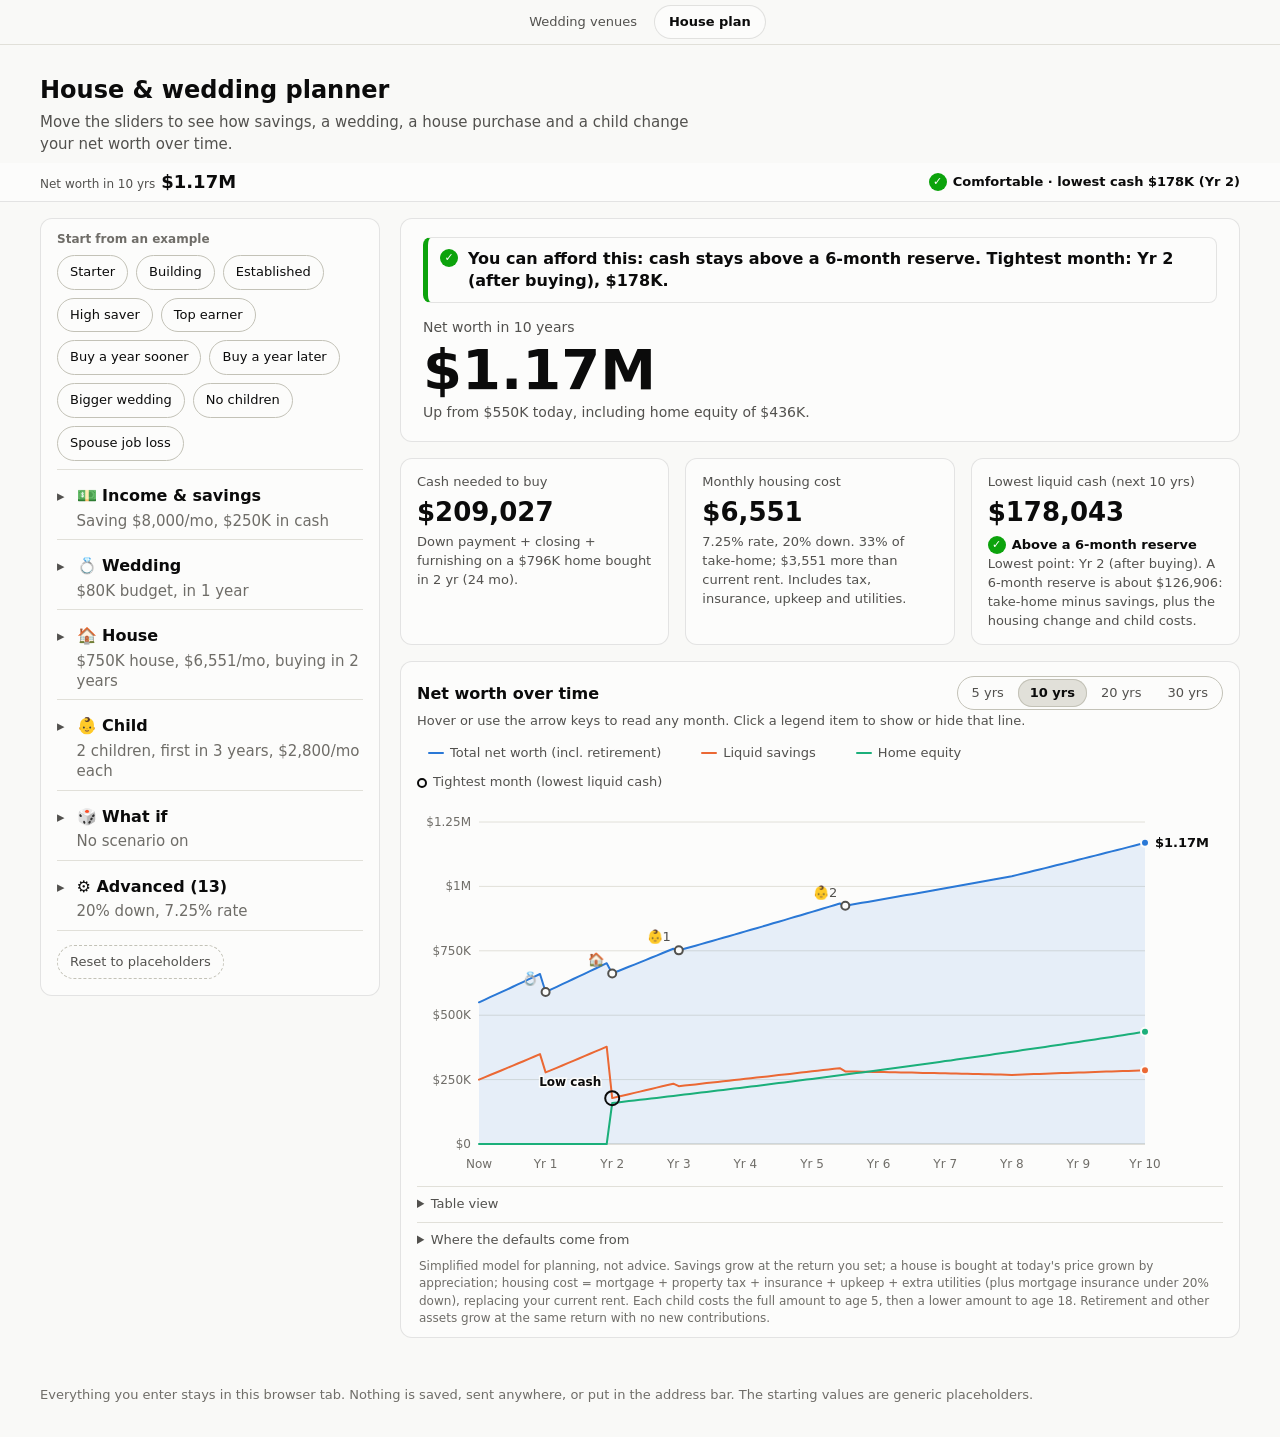
==== house-plan/index.html @ 7e8d17bf "House planner: emoji markers for wedding, house, children and section headings Co-Authored-By: Claud" ====
<!doctype html>
<html lang="en">
<head>
<meta charset="utf-8">
<meta name="viewport" content="width=device-width, initial-scale=1">
<meta name="robots" content="noindex, nofollow">
<title>House &amp; wedding planner</title>
<style>
  /* Colors follow the dataviz reference palette; swap the custom properties to rebrand. */
  :root { color-scheme: light dark; }
  html { scroll-padding-top: 76px; }
  body.viz-root {
    --page:           #f9f9f7;
    --surface-1:      #fcfcfb;
    --text-primary:   #0b0b0b;
    --text-secondary: #52514e;
    --text-muted:     #6f6d68;
    --grid:           #e1e0d9;
    --axis:           #c3c2b7;
    --border:         rgba(11,11,11,0.10);
    --series-1:       #2a78d6;   /* total net worth */
    --series-2:       #eb6834;   /* liquid savings  */
    --series-3:       #1baf7a;   /* home equity     */
    --good:           #0ca30c;
    --warning:        #fab219;
    --critical:       #d03b3b;
    margin: 0; background: var(--page); color: var(--text-primary);
    font: 15px/1.45 system-ui, -apple-system, "Segoe UI", sans-serif;
  }
  @media (prefers-color-scheme: dark) {
    body.viz-root {
      --page:           #0d0d0d;
      --surface-1:      #1a1a19;
      --text-primary:   #f0efec;
      --text-secondary: #c3c2b7;
      --text-muted:     #a09e97;
      --grid:           #2c2c2a;
      --axis:           #383835;
      --border:         rgba(255,255,255,0.10);
      --series-1:       #3987e5;
      --series-2:       #d95926;
      --series-3:       #199e70;
    }
  }
  * { box-sizing: border-box; }
  header { max-width: 1240px; margin: 0 auto; padding: 28px 20px 8px; }
  h1 { margin: 0 0 4px; font-size: 24px; font-weight: 650; }
  .sub { margin: 0; color: var(--text-secondary); max-width: 70ch; }
  footer { max-width: 1240px; margin: 0 auto; padding: 0 20px 32px; }
  .privacy { margin: 0; font-size: 13px; color: var(--text-muted); }
  .layout { max-width: 1240px; margin: 0 auto; padding: 16px 20px 48px;
            display: grid; grid-template-columns: 340px minmax(0,1fr); gap: 20px; align-items: start; }
  @media (max-width: 900px) {
    .layout { grid-template-columns: minmax(0,1fr); padding: 12px 14px 40px; }
    .layout .results { display: contents; }
    .layout .hero { order: 1; } .layout .controls { order: 2; } .layout .tiles { order: 3; } .layout .chartcard { order: 4; }
    html { scroll-padding-top: 96px; }
    .stickybar { height: 0; border: 0; padding: 0; background: none; }
    .stickybar .sbin { display: none; position: absolute; top: 0; left: 0; right: 0; background: var(--surface-1); border-bottom: 1px solid var(--border); box-shadow: 0 2px 8px rgba(0,0,0,0.08); }
    .stickybar .sbin.show { display: flex; }
    header { padding: 18px 14px 6px; }
  }

  .stickybar { position: sticky; top: 0; z-index: 10; background: var(--surface-1); border-bottom: 1px solid var(--border); }
  .sbin { display: flex; justify-content: space-between; align-items: center; gap: 2px 12px; flex-wrap: wrap; padding: 6px 20px; max-width: 1240px; margin: 0 auto; }
  .stickybar .sl { font-size: 12px; color: var(--text-secondary); margin-right: 6px; }
  .stickybar strong { font-size: 18px; font-weight: 650; }
  .stickybar .sbd { font-size: 12px; color: var(--text-secondary); margin-left: 8px; }
  .stickybar .status { margin: 0; }
  @media (max-width: 900px) { .stickybar .sbin { padding: 6px 14px; } }

  .card { background: var(--surface-1); border: 1px solid var(--border); border-radius: 12px; min-width: 0; }
  .controls { padding: 12px 16px 12px; min-width: 0; }
  .chips { display: flex; flex-wrap: wrap; gap: 8px; margin: 0 0 8px; }
  .chip { padding: 7px 12px; min-height: 34px; border-radius: 999px; border: 1px solid var(--axis); background: transparent;
          color: var(--text-primary); cursor: pointer; font: inherit; font-size: 13px; }
  .chip:hover { background: var(--grid); }
  .chip:focus-visible, .linkbtn:focus-visible, .num input:focus-visible, summary:focus-visible { outline: 2px solid var(--series-1); outline-offset: 2px; }
  .chip[aria-pressed=true] { background: var(--grid); border-color: var(--text-secondary); font-weight: 600; }
  .resetrow { border-top: 1px solid var(--grid); padding: 14px 0 4px; display: flex; flex-wrap: wrap; gap: 8px 12px; align-items: center; }
  .plabel { font-size: 12px; font-weight: 600; color: var(--text-muted); margin: 0 0 6px; }
  .chip.reset { border-style: dashed; color: var(--text-secondary); }
  .chip.reset.armed { border-style: solid; border-color: var(--critical); color: var(--text-primary); }
  .resetmsg { font-size: 13px; color: var(--text-secondary); display: inline-flex; gap: 8px; align-items: center; }
  .linkbtn { background: none; border: 0; padding: 4px; font: inherit; font-size: 13px; font-weight: 600; color: var(--series-1); text-decoration: underline; cursor: pointer; }
  .pre { display: inline-block; flex: none; width: 0.9em; text-align: right; }
  .suf { display: inline-block; flex: none; width: 1.9em; }
  .row .fmtamt { grid-column: 2; text-align: right; font-size: 12px; color: var(--text-secondary); font-variant-numeric: tabular-nums; margin: 1px 1.9em 0 0; }
  details.group { border-top: 1px solid var(--grid); padding: 10px 0 4px; }
  details.group > summary { cursor: pointer; padding: 4px 0 8px; display: flex; align-items: baseline; flex-wrap: wrap; gap: 2px 6px; list-style: none; }
  details.group > summary::-webkit-details-marker { display: none; }
  details.group > summary::before { content: '\25B8'; display: inline-block; width: .9em; font-size: 15px; color: var(--text-secondary); transition: transform .15s; }
  details.group[open] > summary::before { transform: rotate(90deg); }
  details.group > summary .gname { font-weight: 650; font-size: 16px; }
  /* key facts sit on their own line under the title in soft grey, hidden once the section is open */
  details.group > summary .gkey { flex-basis: 100%; margin: 1px 0 0 calc(.9em + 6px); text-align: left; font-size: 15px; font-weight: 500; line-height: 1.35; color: var(--text-muted); }
  details.group[open] > summary .gkey { display: none; }
  details.group:not([open]) { padding-bottom: 0; }
  @media (prefers-reduced-motion: reduce) { details.group > summary::before { transition: none; } }
  .row { display: grid; grid-template-columns: minmax(0,1fr) auto; gap: 0 8px; margin: 0 0 14px; align-items: center; }
  .row label { color: var(--text-secondary); font-size: 13px; overflow-wrap: anywhere; }
  .num { display: inline-flex; align-items: center; gap: 3px; font-size: 13px; color: var(--text-secondary); }
  .num input { width: 7.6em; max-width: 100%; padding: 4px 6px; font: inherit; font-weight: 600; text-align: right;
               color: var(--text-primary); background: transparent; border: 1px solid var(--axis); border-radius: 6px; }
  .row input[type=range] { grid-column: 1 / -1; width: 100%; margin: 6px 0 0; accent-color: var(--series-1); }
  .row .hint { grid-column: 1 / -1; font-size: 12px; color: var(--text-muted); margin-top: 2px; overflow-wrap: anywhere; }

  .results { display: grid; gap: 16px; min-width: 0; }
  .hero { padding: 18px 22px; }
  .verdict { display: flex; gap: 10px; align-items: flex-start; padding: 10px 12px; margin: 0 0 14px; border-radius: 8px;
             border: 1px solid var(--border); border-left: 5px solid var(--good); font-size: 16px; font-weight: 600; line-height: 1.35; }
  .verdict.warn { border-left-color: var(--warning); }
  .verdict.bad  { border-left-color: var(--critical); }
  .verdict .icon { margin-top: 1px; flex: none; }
  .hero .label { color: var(--text-secondary); font-size: 14px; }
  .hero .value { font-size: 56px; font-weight: 650; line-height: 1.1; margin: 2px 0; }
  .hero .note { color: var(--text-secondary); font-size: 14px; }
  .delta { font-size: 12px; color: var(--text-secondary); min-height: 0; }
  .delta:empty { display: none; }
  .tiles { display: grid; grid-template-columns: repeat(3, minmax(0,1fr)); gap: 16px; }
  @media (max-width: 700px) { .tiles { grid-template-columns: minmax(0,1fr); } .hero .value { font-size: 44px; } .hero { padding: 16px; } }
  .tile { padding: 14px 16px; }
  .tile .label { color: var(--text-secondary); font-size: 13px; }
  .tile .value { font-size: 26px; font-weight: 650; margin: 2px 0; }
  .tile .note { color: var(--text-secondary); font-size: 13px; }
  .status { display: inline-flex; gap: 6px; align-items: center; font-size: 13px; font-weight: 600; margin-top: 2px; }
  .icon { display: inline-grid; place-items: center; width: 18px; height: 18px; border-radius: 50%;
          font-size: 11px; font-weight: 800; color: #fff; }
  .good .icon { background: var(--good); }
  .warn .icon { background: var(--warning); color: #0b0b0b; }
  .bad  .icon { background: var(--critical); }

  .chartcard { padding: 14px 16px 10px; }
  .chartcard h2 { margin: 0; font-size: 16px; font-weight: 650; }
  .charthead { display: flex; align-items: center; justify-content: space-between; flex-wrap: wrap; gap: 6px 12px; }
  .seg { display: inline-flex; gap: 2px; padding: 2px; border: 1px solid var(--axis); border-radius: 999px; }
  .seg button { min-height: 28px; padding: 0 12px; border: 0; border-radius: 999px; background: transparent; color: var(--text-secondary); font: inherit; font-size: 13px; font-weight: 500; cursor: pointer; }
  .seg button:hover { background: var(--grid); }
  .seg button[aria-pressed="true"] { background: var(--grid); color: var(--text-primary); font-weight: 700; box-shadow: inset 0 0 0 1px var(--axis); }
  .seg button:focus-visible { outline: 2px solid var(--series-1); outline-offset: 2px; }
  .chartcard .desc { margin: 2px 0 8px; color: var(--text-secondary); font-size: 13px; }
  .legend { display: flex; flex-wrap: wrap; gap: 6px 18px; margin: 0 0 6px; padding: 0; list-style: none; font-size: 13px; color: var(--text-secondary); }
  .legend li { display: inline-flex; align-items: center; gap: 6px; }
  .legend li.dim { opacity: .4; }
  .legbtn { display: inline-flex; align-items: center; gap: 6px; min-height: 28px; padding: 0 10px; border: 1px solid transparent; border-radius: 999px; background: transparent; color: inherit; font: inherit; cursor: pointer; }
  .legbtn:hover { background: var(--grid); }
  .legbtn:focus-visible { outline: 2px solid var(--series-1); outline-offset: 2px; }
  .legbtn[aria-pressed="false"] { color: var(--text-muted); text-decoration: line-through; }
  .legbtn[aria-pressed="false"] .key { opacity: .35; }
  .key { display: inline-block; width: 16px; height: 0; border-top: 2px solid; border-radius: 2px; }
  .chart { position: relative; }
  svg { display: block; width: 100%; height: auto; overflow: visible; }
  svg text { font: 12px system-ui, -apple-system, "Segoe UI", sans-serif; fill: var(--text-muted); }
  @media (max-width: 600px) { svg text { font-size: 13px; } svg .endlabel { font-size: 14px; } .chartcard { padding: 12px 10px 8px; } }
  .ring { display: inline-block; width: 10px; height: 10px; border-radius: 50%; border: 2px solid var(--text-primary); }
  .tablewrap { overflow-x: auto; }
  svg .evt { fill: var(--text-secondary); font-size: 13px; font-weight: 500; stroke: var(--surface-1); stroke-width: 3px; paint-order: stroke; }
  svg .tight { fill: var(--text-primary); font-weight: 650; stroke: var(--surface-1); stroke-width: 3px; paint-order: stroke; }
  svg .endlabel { fill: var(--text-primary); font-weight: 650; font-size: 13px; }
  svg:focus-visible { outline: 2px solid var(--series-1); outline-offset: 4px; border-radius: 4px; }
  .tooltip { position: absolute; top: 6px; pointer-events: none; min-width: 190px; padding: 8px 10px;
             background: var(--surface-1); border: 1px solid var(--axis); border-radius: 8px;
             box-shadow: 0 4px 14px rgba(0,0,0,0.12); font-size: 13px; display: none; z-index: 2; }
  .tooltip .when { color: var(--text-secondary); margin-bottom: 4px; }
  .tooltip .trow { display: grid; grid-template-columns: 16px auto 1fr; gap: 6px; align-items: center; padding: 1px 0; }
  .tooltip .trow strong { font-weight: 650; color: var(--text-primary); }
  .tooltip .trow span.n { color: var(--text-secondary); text-align: right; }
  details.tableview { margin-top: 8px; border-top: 1px solid var(--grid); padding-top: 8px; }
  details.tableview summary { cursor: pointer; font-size: 13px; color: var(--text-secondary); }
  .row.tg .num { display: none; }
  .row.tg .fmtamt { grid-column: 2; grid-row: 1; margin: 0; font-size: 13px; font-weight: 700; color: var(--text-primary); }
  .spend { font-size: 12px; color: var(--text-secondary); margin: -4px 0 12px; }
  .srcs { margin: 8px 0 4px; padding-left: 18px; font-size: 13px; color: var(--text-secondary); }
  .srcs li { margin: 0 0 6px; }
  .srcs a { color: var(--series-1); }
  table { border-collapse: collapse; width: 100%; min-width: 440px; font-size: 13px; margin-top: 8px; }
  th, td { text-align: right; padding: 4px 8px; border-bottom: 1px solid var(--grid); font-variant-numeric: tabular-nums; }
  th:first-child, td:first-child { text-align: left; }
  th { color: var(--text-secondary); font-weight: 600; }
  .fine { font-size: 12px; color: var(--text-muted); margin: 8px 2px 0; }
  .sitenav { display: flex; justify-content: center; gap: 4px; padding: 6px 12px; background: var(--page); border-bottom: 1px solid var(--grid); font-size: 13px; }
  .sitenav a { min-height: 32px; display: inline-flex; align-items: center; padding: 0 14px; border-radius: 999px; color: var(--text-secondary); text-decoration: none; font-weight: 500; }
  .sitenav a:hover { background: var(--grid); }
  .sitenav a[aria-current="page"] { background: var(--surface-1); color: var(--text-primary); font-weight: 700; box-shadow: 0 0 0 1px var(--border); }
</style>
</head>
<body class="viz-root">
<nav class="sitenav" aria-label="Planner sections">
  <a href="../">Wedding venues</a>
  <a href="./" aria-current="page">House plan</a>
</nav>
<header>
  <h1>House &amp; wedding planner</h1>
  <p class="sub">Move the sliders to see how savings, a wedding, a house purchase and a child change your net worth over time.</p>
</header>

<div class="stickybar" id="sticky" aria-label="Summary">
  <div class="sbin" id="sbin">
    <div><span class="sl" id="sb-label">Net worth in 10 yrs</span><strong id="sb-value">–</strong><span class="sbd" id="sb-delta"></span></div>
    <div class="status" id="sb-status"></div>
  </div>
</div>

<div class="layout">
  <aside class="card controls" id="controls" aria-label="Assumptions"></aside>

  <section class="results">
    <div class="card hero">
      <div class="verdict" id="verdict" role="status"></div>
      <div class="label" id="hero-label">Net worth in 10 years</div>
      <div class="value" id="hero-value">–</div>
      <div class="delta" id="d-hero"></div>
      <div class="note" id="hero-note"></div>
    </div>

    <div class="tiles">
      <div class="card tile">
        <div class="label">Cash needed to buy</div>
        <div class="value" id="t-cash">–</div>
        <div class="delta" id="d-cash"></div>
        <div class="note" id="t-cash-note"></div>
      </div>
      <div class="card tile">
        <div class="label">Monthly housing cost</div>
        <div class="value" id="t-month">–</div>
        <div class="delta" id="d-month"></div>
        <div class="note" id="t-month-note"></div>
      </div>
      <div class="card tile">
        <div class="label" id="t-low-label">Lowest liquid cash (next 10 yrs)</div>
        <div class="value" id="t-low">–</div>
        <div class="delta" id="d-low"></div>
        <div class="status" id="t-status"></div>
        <div class="note" id="t-low-note"></div>
      </div>
    </div>

    <div class="card chartcard">
      <div class="charthead">
        <h2>Net worth over time</h2>
        <div class="seg" id="hz" role="group" aria-label="Time horizon"></div>
      </div>
      <p class="desc">Hover or use the arrow keys to read any month. Click a legend item to show or hide that line.</p>
      <ul class="legend" id="legend"></ul>
      <div class="chart" id="chart">
        <svg id="svg" viewBox="0 0 820 380" role="img" tabindex="0" aria-label="Net worth chart"></svg>
        <div class="tooltip" id="tip" role="status"></div>
      </div>
      <details class="tableview">
        <summary>Table view</summary>
        <div class="tablewrap"><table id="table"></table></div>
      </details>
      <details class="tableview">
        <summary>Where the defaults come from</summary>
        <ul class="srcs">
          <li><b>Mortgage rate 7.25%:</b> the 30-year average was 7.28% on Nov 19, 2026 (<a href="https://www.freddiemac.com/pmms" target="_blank" rel="noopener noreferrer">Freddie Mac</a>).</li>
          <li><b>Child, first 5 years, $2,800/mo:</b> Boston-area infant care runs about $2,000 to $2,800 a month (<a href="https://daycarecalc.com/city-costs/boston-ma" target="_blank" rel="noopener noreferrer">DaycareCalc</a>, <a href="https://blog.wonderschool.com/family-resources/how-much-does-daycare-cost-in-massachusetts-in-2026" target="_blank" rel="noopener noreferrer">Wonderschool</a>). LendingTree puts all-in costs for a small child in Massachusetts near $34,000 a year, mostly day care (<a href="https://www.lendingtree.com/debt-consolidation/raising-a-child-study/" target="_blank" rel="noopener noreferrer">LendingTree</a>), which leaves roughly $600 a month for everything else.</li>
          <li><b>Closing costs 2.5%:</b> Massachusetts estimates range from about 1.3% to 2.4% (<a href="https://www.rocketmortgage.com/learn/closing-costs-massachusetts" target="_blank" rel="noopener noreferrer">Rocket Mortgage</a>, <a href="https://www.bankrate.com/real-estate/closing-costs-in-massachusetts" target="_blank" rel="noopener noreferrer">Bankrate</a>).</li>
          <li><b>Insurance $400/mo:</b> state averages are only about $1,600 to $2,100 a year for $250K to $400K of cover, but a $1M-dwelling policy was quoted near $480 a month (<a href="https://www.moneygeek.com/insurance/homeowners/average-cost-home-insurance-massachusetts" target="_blank" rel="noopener noreferrer">MoneyGeek</a>).</li>
          <li><b>Paid leave:</b> Massachusetts pays up to 12 weeks for bonding, capped at $1,230.39 a week in 2026 (<a href="https://www.mass.gov/info-details/paid-family-and-medical-leave-benefits" target="_blank" rel="noopener noreferrer">Mass.gov</a>), so higher earners lose pay unless an employer tops it up.</li>
          <li><b>Our own estimates, not sourced:</b> child costs from age 5 to 18, extra utilities, upkeep, the one-time cost per child, property tax near $12 per $1,000, and 3% yearly home appreciation. Mortgage insurance (0.5% of the loan a year) is added automatically when you put down less than 20%.</li>
        </ul>
      </details>
      <p class="fine">Simplified model for planning, not advice. Savings grow at the return you set; a house is bought at today's price grown by appreciation; housing cost = mortgage + property tax + insurance + upkeep + extra utilities (plus mortgage insurance under 20% down), replacing your current rent. Each child costs the full amount to age 5, then a lower amount to age 18. Retirement and other assets grow at the same return with no new contributions.</p>
    </div>
  </section>
</div>
<footer><p class="privacy">Everything you enter stays in this browser tab. Nothing is saved, sent anywhere, or put in the address bar. The starting values are generic placeholders.</p></footer>

<script>
'use strict';
const INMAX = 120;   // latest month an event (wedding, purchase, child) can be set
const MAXM = 360;    // model length = longest chart horizon (30 years)
let HZ = 120;        // chart / summary horizon in months (5, 10, 20 or 30 years)

/* ---------- inputs (placeholders only; nothing is persisted) ---------- */
/* Essentials first, in the order people think: income, wedding, house, child (time order); assumptions last. */
const CONFIG = [
  { group: 'Income & savings', items: [
    { id: 'liquid', label: 'Liquid savings today',    min: 0,    max: 2000000, step: 10000, value: 250000, kind: 'money', hint: 'Cash and easy-to-sell savings you could use.' },
    { id: 'save',   label: 'Monthly savings',         min: 0,    max: 40000,   step: 500,   value: 8000,   kind: 'money', hint: 'What you set aside each month from take-home pay.' },
    { id: 'take',   label: 'Take-home pay / month',   min: 5000, max: 60000,   step: 500,   value: 20000,  kind: 'money', lo: 1, hint: 'After tax, what lands in your account.' },
  ]},
  { group: 'Wedding', items: [
    { id: 'wed',  label: 'Wedding budget',     min: 0, max: 400000, step: 5000, value: 80000, kind: 'money' },
    { id: 'wedm', label: 'Wedding happens in', min: 0, max: INMAX, step: 1, value: 12, kind: 'months' }
  ]},
  { group: 'House', items: [
    { id: 'price', label: 'House price (today\'s dollars)', min: 400000, max: 3000000, step: 25000, value: 750000, kind: 'money', hint: 'Grows with appreciation until you buy.' },
    { id: 'buym',  label: 'Buy in',  min: 0, max: INMAX, step: 1, value: 24, kind: 'months' },
    { id: 'rent',  label: 'Rent you pay today / month', min: 0, max: 8000, step: 100, value: 3000, kind: 'money', hint: 'Stops when you buy; the new housing cost replaces it.' }
  ]},
  { group: 'Child', items: [
    { id: 'kids',   label: 'Number of children',  min: 0, max: 2, step: 1, value: 2, kind: 'count', hint: 'The second child follows the gap below.' },
    { id: 'childm', label: 'First child arrives in', min: 0, max: INMAX, step: 1, value: 36, kind: 'months' },
    { id: 'gap',    label: 'Second child comes after', min: 6, max: 60, step: 1, value: 30, kind: 'months', help: g => '= ' + (+(g / 12).toFixed(1)) + ' years after the first' },
    { id: 'childc', label: 'Cost / month per child (to age 5)', min: 0, max: 6000, step: 100, value: 2800, kind: 'money', hint: 'Boston-area infant care runs about $2,000 to $2,800 a month, plus roughly $600 for food, diapers, health and clothes.' }
  ]},
  { group: 'What if', items: [
    { id: 'jobon',   label: 'Spouse loses a job', min: 0, max: 1, step: 1, value: 0, kind: 'toggle' },
    { id: 'joblost', label: 'Take-home lost / month', min: 0, max: 30000, step: 500, value: 8000, kind: 'money', hint: 'Pay that stops while the job is gone. Lower it if you would get unemployment or severance.' },
    { id: 'jobm',    label: 'Job loss starts in', min: 0, max: INMAX, step: 1, value: 30, kind: 'months' },
    { id: 'jobdur',  label: 'Lasts', min: 1, max: 60, step: 1, value: 24, kind: 'months', help: d => '= ' + durText(d) + ' without that income' }
  ]},
  { group: 'Advanced assumptions', advanced: true, items: [
    { id: 'down',  label: 'Down payment',          min: 3,  max: 40, step: 1,     value: 20,  kind: 'pct0', hint: 'Share of the price you pay up front.' },
    { id: 'rate',  label: 'Mortgage rate (30-yr)', min: 4, max: 9, step: 0.125, value: 7.25, kind: 'pct3', hint: 'Yearly interest on the loan. The 30-year average was about 7.3% in mid-November 2026.' },
    { id: 'close', label: 'Closing costs',         min: 1,  max: 5,  step: 0.5,   value: 2.5, kind: 'pct', hi: 20, hint: 'Lender, attorney, title and inspection fees, as a share of the price. Massachusetts estimates run about 1.3% to 2.4%.' },
    { id: 'tax',   label: 'Property tax per $1,000', min: 8, max: 20, step: 0.1, value: 12, kind: 'plain1', hint: 'Yearly tax per $1,000 of home value (12 = 1.2% a year).' },
    { id: 'ins',   label: 'Insurance / month',     min: 100, max: 600, step: 25,   value: 400, kind: 'money', hint: 'Homeowner\'s insurance, per month. Pricey homes cost far more than state averages, and rates jumped in 2026.' },
    { id: 'maint', label: 'Upkeep / yr (share of value)', min: 0.5, max: 3, step: 0.25, value: 1, kind: 'pct', hint: 'Repairs and maintenance. Rules of thumb run 1% to 2% of the home\'s value a year.' },
    { id: 'util',  label: 'Extra utilities vs renting / mo', min: 0, max: 1500, step: 25, value: 350, kind: 'money', hint: 'Heat, electric, water, sewer and snow removal beyond what you pay as a renter. Our estimate.' },
    { id: 'appr',  label: 'Home appreciation / yr', min: 0, max: 6, step: 0.5,   value: 3,   kind: 'pct', hi: 20, hint: 'How much the home\'s price rises each year, on average.' },
    { id: 'childc2', label: 'Cost / month per child (ages 5 to 18)', min: 0, max: 5000, step: 100, value: 1500, kind: 'money', hint: 'After-school and summer care, activities, food, clothes and health. Our estimate.' },
    { id: 'birth', label: 'One-time cost per child', min: 0, max: 100000, step: 1000, value: 15000, kind: 'money', hint: 'Birth out-of-pocket, gear and any pay gap during leave. Massachusetts paid leave covers up to 12 weeks, capped near $1,230 a week in 2026.' },
    { id: 'furn',  label: 'Furnishing & early repairs', min: 0, max: 100000, step: 5000, value: 30000, kind: 'money', hint: 'One-time spend right after you buy.' },
    { id: 'ret',    label: 'Return on savings / yr', min: 0,   max: 8,       step: 0.5,   value: 4,      kind: 'pct', hint: 'One steady yearly rate for savings and retirement. Real markets swing up and down.' },
    { id: 'retire', label: 'Retirement & other',      min: 0,   max: 3000000, step: 10000, value: 300000, kind: 'money', hint: '401(k), IRA and similar accounts. They grow but get no new deposits here.' }
  ]}
];
/* What each section shows on its summary line while collapsed (the one or two facts that matter most). */
const inText = m => m === 0 ? 'now' : m % 12 === 0 ? 'in ' + m / 12 + (m === 12 ? ' year' : ' years') : m < 12 ? 'in ' + m + (m === 1 ? ' month' : ' months') : 'in ' + (+(m / 12).toFixed(1)) + ' years';
const durText = d => d % 12 === 0 ? d / 12 + (d === 12 ? ' year' : ' years') : d + (d === 1 ? ' month' : ' months');
const GROUP_ICONS = { 'Income & savings': '\u{1F4B5}', 'Wedding': '\u{1F48D}', 'House': '\u{1F3E0}', 'Child': '\u{1F476}', 'What if': '\u{1F3B2}', 'Advanced assumptions': '\u2699\uFE0F' };
const GROUP_KEYS = {
  'Income & savings':     v => 'Saving ' + moneyFull(v.save) + '/mo, ' + money(v.liquid) + ' in cash',
  'Wedding':              v => money(v.wed) + ' budget, ' + inText(v.wedm),
  'House':                (v, m) => money(v.price) + ' house, ' + moneyFull(m.housingAtBuy) + '/mo, buying ' + inText(v.buym),
  'Child':                v => v.kids === 0 ? 'No children planned' : v.kids === 1 ? moneyFull(v.childc) + '/mo, starting ' + inText(v.childm) : '2 children, first ' + inText(v.childm) + ', ' + moneyFull(v.childc) + '/mo each',
  'What if':              v => v.jobon ? 'Job loss ' + inText(v.jobm) + ', lasts ' + durText(v.jobdur) : 'No scenario on',
  'Advanced assumptions': v => v.down + '% down, ' + v.rate + '% rate'
};
const HARD = { money: [0, 1e9], pct: [0, 30], pct0: [0, 100], pct3: [0, 30], plain1: [0, 100], months: [0, INMAX], count: [0, 2], toggle: [0, 1] };
CONFIG.forEach(g => g.items.forEach(i => { i.lo = i.lo ?? HARD[i.kind][0]; i.hi = i.hi ?? HARD[i.kind][1]; }));
const DEFAULTS = Object.fromEntries(CONFIG.flatMap(g => g.items.map(i => [i.id, i.value])));
const state = { ...DEFAULTS };

/* ---------- formatting ---------- */
function money(n) {
  const a = Math.abs(n), s = n < 0 ? '−' : '';
  if (a >= 1e6) return s + '$' + (a / 1e6).toFixed(2).replace(/\.?0+$/, '') + 'M';
  if (a >= 1e3) return s + '$' + Math.round(a / 1e3) + 'K';
  return s + '$' + Math.round(a);
}
const moneyFull = n => (n < 0 ? '−' : '') + '$' + Math.round(Math.abs(n)).toLocaleString('en-US');
function monthsText(m) {
  if (m === 0) return 'now';
  const y = m / 12;
  return m < 12 ? m + ' mo' : (Number.isInteger(y) ? y + ' yr' : y.toFixed(1) + ' yr') + ' (' + m + ' mo)';
}
function fmt(kind, v) {
  switch (kind) {
    case 'money':  return moneyFull(v);
    case 'pct':    return v.toFixed(1) + '%';
    case 'pct0':   return v.toFixed(0) + '%';
    case 'pct3':   return v.toFixed(3) + '%';
    case 'plain1': return '$' + v.toFixed(1);
    case 'months': return monthsText(v);
    case 'count':  return v + (v === 1 ? ' child' : ' children');
    case 'toggle': return v ? 'On' : 'Off';
  }
}
const yrText = m => m === 0 ? 'now' : 'Yr ' + (+(m / 12).toFixed(1));
const monthHelp = m => m === 0 ? 'Right now (month 0)' : '= ' + yrText(m) + ' \u00b7 month ' + m + ' from now';
const helpFor = (it, v) => it.help ? it.help(v) : monthHelp(v);
function numText(kind, v) {
  if (kind === 'months' || kind === 'count' || kind === 'toggle') return String(Math.round(v));
  if (kind === 'pct3') return String(+v.toFixed(3));
  if (kind === 'money') return String(Math.round(v));
  return String(+v.toFixed(2));
}
const PREFIX = { money: '$', plain1: '$' }, SUFFIX = { pct: '%', pct0: '%', pct3: '%', months: 'mo' };

/* ---------- model ---------- */
function compute(v) {
  const r = v.ret / 100 / 12, appr = Math.pow(1 + v.appr / 100, 1 / 12);
  const i = v.rate / 1200;
  let liquid = v.liquid, retire = v.retire, value = 0, loan = 0, pmt = 0, bought = false;
  const births = v.kids >= 1 ? [v.childm] : [];
  if (v.kids >= 2) births.push(v.childm + v.gap);
  // per-child monthly cost: full cost to age 5 (childcare years), a lower cost from 5 to 18, nothing after
  const childCost = m => births.reduce((sum, b) => { const a = m - b; return sum + (a < 0 ? 0 : a < 60 ? v.childc : a < 216 ? v.childc2 : 0); }, 0);
  const upkeep = val => val * v.tax / 1000 / 12 + v.ins + val * v.maint / 1200 + v.util;   // property tax + insurance + upkeep + utilities
  let pmi = 0, priceBuy = 0;                                                              // mortgage insurance applies only under 20% down, until the loan falls to 80%
  let cash = 0, housingAtBuy = 0, priceAtBuy = 0, lowAfter = Infinity, lowMonth = -1, loanAtBuy = 0;   // lowAfter = minimum over the WHOLE horizon
  const out = { m: [], liquid: [], equity: [], retire: [], total: [] };
  for (let m = 0; m <= MAXM; m++) {
    if (m === v.wedm) liquid -= v.wed;
    if (births.includes(m)) liquid -= v.birth * births.filter(b => b === m).length;
    if (m === v.buym) {
      priceAtBuy = v.price * Math.pow(1 + v.appr / 100, m / 12);
      const down = priceAtBuy * v.down / 100, closing = priceAtBuy * v.close / 100;
      cash = down + closing + v.furn;
      liquid -= cash;
      value = priceAtBuy; loan = priceAtBuy - down; loanAtBuy = loan; bought = true;
      pmt = i === 0 ? loan / 360 : loan * i / (1 - Math.pow(1 + i, -360));
      priceBuy = priceAtBuy; pmi = v.down < 20 ? loan * 0.005 / 12 : 0;
      housingAtBuy = pmt + upkeep(value) + pmi;
    }
    if (m <= HZ && liquid < lowAfter) { lowAfter = liquid; lowMonth = m; }
    out.m.push(m); out.liquid.push(liquid); out.retire.push(retire);
    out.equity.push(value - loan); out.total.push(liquid + retire + value - loan);
    if (m < MAXM) {
      liquid = liquid * (1 + r) + v.save;
      if (bought) liquid -= (pmt + upkeep(value) + (loan > 0.8 * priceBuy ? pmi : 0)) - v.rent;
      liquid -= childCost(m);
      if (v.jobon && m >= v.jobm && m < v.jobm + v.jobdur) liquid -= v.joblost;   // income gap: pay stops for a stretch
      if (bought && loan > 0) { loan -= (pmt - loan * i); if (loan < 0) loan = 0; }
      if (bought) value *= appr;
      retire *= 1 + r;
    }
  }
  // realistic monthly spending once the house and child both apply: living costs, housing change, child cost
  let childPeak = 0; for (let m = 0; m <= HZ; m++) childPeak = Math.max(childPeak, childCost(m));
  const spend = Math.max(0, Math.max(0, v.take - v.save) + (housingAtBuy - v.rent) + childPeak);
  const events = [{ m: v.wedm, name: 'Wedding', icon: '\u{1F48D}', detail: '\u2212' + money(v.wed) }, { m: v.buym, name: 'House', icon: '\u{1F3E0}', detail: '\u2212' + money(cash) + ' cash' }];
  if (v.jobon) events.push({ m: v.jobm, name: 'Job loss', icon: '\u{1F4BC}', detail: '\u2212' + moneyFull(v.joblost) + '/mo for ' + durText(v.jobdur) });
  births.forEach((b, k) => events.push({ m: b, name: v.kids === 1 ? 'Child' : 'Child ' + (k + 1), icon: '\u{1F476}' + (v.kids === 1 ? '' : k + 1), detail: '\u2212' + moneyFull(v.childc) + '/mo' }));
  return { ...out, cash, housingAtBuy, priceAtBuy, loanAtBuy, lowAfter, lowMonth, reserve: 6 * spend, events };
}

/* ---------- DOM helpers ---------- */
const $ = id => document.getElementById(id);
const NS = 'http://www.w3.org/2000/svg';
function s(tag, attrs, text) {
  const e = document.createElementNS(NS, tag);
  for (const k in attrs) e.setAttribute(k, attrs[k]);
  if (text !== undefined) e.textContent = text;
  return e;
}
function h(tag, cls, text) {
  const e = document.createElement(tag);
  if (cls) e.className = cls;
  if (text !== undefined) e.textContent = text;
  return e;
}

/* ---------- controls ---------- */
const outputs = {}, groupKeys = [];
let base = null, lastTouched = null;   // snapshot for "vs before" deltas
function metrics() { return { nw: model.total[HZ], cash: model.cash, month: model.housingAtBuy, low: model.lowAfter }; }
function touch(key) { if (lastTouched !== key) { base = metrics(); lastTouched = key; } }

function setValue(id, v, skipNum) {
  const o = outputs[id], it = o.it;
  v = Math.min(it.hi, Math.max(it.lo, v));
  state[id] = v;
  // widen the slider to fit typed values; shrinks back to the original range when the value fits
  o.inp.min = Math.min(it.min, Math.floor(v / it.step) * it.step);
  o.inp.max = Math.max(it.max, Math.ceil(v / it.step) * it.step);
  o.inp.value = v;
  if (!skipNum) o.num.value = numText(it.kind, v);
  if (o.hint && it.kind === 'months') o.hint.textContent = helpFor(it, v);
}

/* Scenario chips are true toggles: clicking turns one on (remembering the values it changed), clicking again restores them.
   'Sooner' and 'later' share a group, so turning one on first turns the other off. Editing a value a chip changed turns that chip off. */
const PRESETS = [
  { name: 'Buy a year sooner', group: 'buy', keys: ['buym'], set: () => ({ buym: Math.max(0, state.buym - 12) }) },
  { name: 'Buy a year later',  group: 'buy', keys: ['buym'], set: () => ({ buym: Math.min(INMAX, state.buym + 12) }) },
  { name: 'Bigger wedding',    keys: ['wed'],   set: () => ({ wed: state.wed > 0 ? Math.round(state.wed * 1.5 / 5000) * 5000 : 50000 }) },
  { name: 'No children',       keys: ['kids'],   set: () => ({ kids: 0 }) },
  { name: 'Spouse job loss',   keys: ['jobon'],  set: () => ({ jobon: 1 }) }
];
/* Example profiles: five fictional starting points spanning early-career to high-earner. Pick one, then adjust. */
const PROFILES = [
  { name: 'Starter',     v: { liquid:  60000, retire:   80000, save:  2500, take:  9000, rent: 2200, wed:  35000, wedm: 18, price:  550000, buym: 36, kids: 2, childm: 48, gap: 36, childc: 2200 } },
  { name: 'Building',    v: { liquid: 140000, retire:  180000, save:  5000, take: 14000, rent: 2800, wed:  60000, wedm: 12, price:  750000, buym: 30, kids: 2, childm: 36, gap: 30, childc: 2400 } },
  { name: 'Established', v: { liquid: 320000, retire:  450000, save:  8000, take: 22000, rent: 3400, wed:  90000, wedm: 12, price: 1000000, buym: 24, kids: 2, childm: 30, gap: 30, childc: 2600 } },
  { name: 'High saver',  v: { liquid: 600000, retire:  700000, save: 14000, take: 32000, rent: 4000, wed: 120000, wedm: 18, price: 1400000, buym: 18, kids: 2, childm: 24, gap: 24, childc: 2800 } },
  { name: 'Top earner',  v: { liquid: 900000, retire: 1100000, save: 22000, take: 48000, rent: 5500, wed: 200000, wedm: 12, price: 1900000, buym: 24, kids: 2, childm: 36, gap: 30, childc: 3200 } }
];
const PROFILE_KEYS = Object.keys(PROFILES[0].v);
let activeProfile = null; const profileBtns = {};
const activePreset = {}, presetBtns = {};   // activePreset[name] = { before: { key: value } } while the chip is on
function presetOff(p) {
  const a = activePreset[p.name]; if (!a) return;
  for (const k in a.before) setValue(k, a.before[k]);
  delete activePreset[p.name];
}
function presetOn(p) {
  if (p.group) PRESETS.forEach(q => { if (q !== p && q.group === p.group) presetOff(q); });
  const before = {}; p.keys.forEach(k => { before[k] = state[k]; });
  const ch = p.set(); for (const k in ch) setValue(k, ch[k]);
  activePreset[p.name] = { before };
}
function dropPresetsFor(key) {
  PRESETS.forEach(p => { if (activePreset[p.name] && p.keys.includes(key)) delete activePreset[p.name]; });
  if (activeProfile && PROFILE_KEYS.includes(key)) activeProfile = null;   // you edited a profile value, so it no longer matches
}
function dropAllPresets() { for (const k in activePreset) delete activePreset[k]; activeProfile = null; }

function buildControls() {
  const root = $('controls');
  const plab = h('div', 'plabel', 'Start from an example'), prow = h('div', 'chips');
  prow.setAttribute('role', 'group'); prow.setAttribute('aria-label', 'Example profiles');
  PROFILES.forEach(pf => {
    const b = h('button', 'chip', pf.name); b.type = 'button'; b.setAttribute('aria-pressed', 'false'); profileBtns[pf.name] = b;
    b.addEventListener('click', () => {
      dropAllPresets(); base = null; lastTouched = null;   // a new starting point: no "vs before" comparison
      setValue('jobon', 0);   // a new starting point has no job-loss scenario
      for (const k in pf.v) setValue(k, pf.v[k]);
      activeProfile = pf.name; render();
    });
    prow.appendChild(b);
  });
  root.append(plab, prow);
  const chips = h('div', 'chips'); chips.setAttribute('role', 'group'); chips.setAttribute('aria-label', 'Quick scenarios');
  PRESETS.forEach(p => {
    const b = h('button', 'chip', p.name); b.type = 'button';
    b.setAttribute('aria-pressed', 'false'); presetBtns[p.name] = b;
    b.addEventListener('click', () => {
      lastTouched = null; touch('preset:' + p.name);
      if (activePreset[p.name]) presetOff(p); else presetOn(p);
      render();
    });
    chips.appendChild(b);
  });
  root.appendChild(chips);

  CONFIG.forEach(g => {
    const d = h('details', 'group'); d.open = false;   // collapsed by default; the summary line carries the key facts
    const sum = h('summary'), keyEl = h('span', 'gkey');
    sum.append(h('span', 'gname', (GROUP_ICONS[g.group] || '') + ' ' + (g.advanced ? 'Advanced (' + g.items.length + ')' : g.group)), keyEl);
    d.appendChild(sum);
    groupKeys.push({ el: keyEl, fn: GROUP_KEYS[g.group] });
    g.items.forEach(it => {
      const row = h('div', 'row');
      const lab = h('label', '', it.label); lab.htmlFor = 'num-' + it.id;
      const box = h('span', 'num');
      box.appendChild(h('span', 'pre', PREFIX[it.kind] || ''));
      const num = h('input'); num.type = 'number'; num.id = 'num-' + it.id; num.inputMode = 'decimal';
      num.min = it.lo; num.max = it.hi; num.step = it.step; num.value = numText(it.kind, it.value);
      box.appendChild(num);
      box.appendChild(h('span', 'suf', SUFFIX[it.kind] || ''));
      const fmtEl = (it.kind === 'money' || it.kind === 'toggle') ? h('div', 'fmtamt') : null;
      if (it.kind === 'toggle') row.classList.add('tg');
      const inp = h('input'); inp.type = 'range'; inp.id = 'in-' + it.id;
      inp.min = it.min; inp.max = it.max; inp.step = it.step; inp.value = it.value;
      inp.setAttribute('aria-label', it.label + ' (slider)');
      let hint = null;
      if (it.kind === 'months') hint = h('div', 'hint', helpFor(it, it.value));
      else if (it.hint) hint = h('div', 'hint', it.hint);
      outputs[it.id] = { inp, num, it, hint, fmtEl };
      inp.addEventListener('input', () => {
        touch(it.id); dropPresetsFor(it.id); state[it.id] = parseFloat(inp.value);
        num.value = numText(it.kind, state[it.id]);
        if (hint && it.kind === 'months') hint.textContent = helpFor(it, state[it.id]);
        render();
      });
      num.addEventListener('input', () => {
        let v = parseFloat(num.value); if (isNaN(v)) return;
        if (it.kind === 'months' || it.kind === 'count' || it.kind === 'toggle') v = Math.round(v);
        touch(it.id); dropPresetsFor(it.id); setValue(it.id, v, true); render();
      });
      const norm = () => { num.value = numText(it.kind, state[it.id]); };
      num.addEventListener('change', norm);
      num.addEventListener('keydown', e => { if (e.key === 'Enter') norm(); });
      row.append(lab, box); if (fmtEl) row.appendChild(fmtEl); row.appendChild(inp); if (hint) row.appendChild(hint);
      d.appendChild(row);
    });
    if (g.group === 'Income & savings') { const sl = h('div', 'spend'); sl.id = 'spendline'; d.appendChild(sl); }
    root.appendChild(d);
  });

  // Reset lives at the bottom, away from the chips; needs a second click, then offers Undo.
  const rr = h('div', 'resetrow');
  const reset = h('button', 'chip reset', 'Reset to placeholders'); reset.type = 'button';
  const msg = h('span', 'resetmsg'); msg.setAttribute('role', 'status');
  let armTimer = 0, undoTimer = 0, snapshot = null;
  const disarm = () => { clearTimeout(armTimer); reset.classList.remove('armed'); reset.textContent = 'Reset to placeholders'; };
  reset.addEventListener('click', () => {
    if (!reset.classList.contains('armed')) {
      reset.classList.add('armed'); reset.textContent = 'Click again to reset everything';
      msg.replaceChildren(); armTimer = setTimeout(disarm, 4000); return;
    }
    disarm();
    snapshot = { ...state };
    dropAllPresets();
    for (const k in outputs) setValue(k, DEFAULTS[k]);
    base = null; lastTouched = null; render();
    const undo = h('button', 'linkbtn', 'Undo'); undo.type = 'button';
    undo.addEventListener('click', () => {
      dropAllPresets();
      for (const k in snapshot) setValue(k, snapshot[k]);
      base = null; lastTouched = null; clearTimeout(undoTimer); msg.textContent = 'Your values are back.'; render();
    });
    msg.replaceChildren(document.createTextNode('Values reset to placeholders.'), undo);
    clearTimeout(undoTimer); undoTimer = setTimeout(() => { msg.replaceChildren(); snapshot = null; }, 12000);
  });
  rr.append(reset, msg);
  root.appendChild(rr);
}

/* ---------- chart ---------- */
let W = 820, H = 380, M = { l: 62, r: 78, t: 50, b: 34 }, PW = 0, PH = 0, narrow = false;
function layoutChart() {
  const cw = $('chart').clientWidth || 820;
  narrow = cw < 560;
  W = cw; H = narrow ? 330 : 380;
  M = narrow ? { l: 50, r: 58, t: 24, b: 32 } : { l: 62, r: 78, t: 24, b: 34 };
  PW = W - M.l - M.r; PH = H - M.t - M.b;
}
const SERIES = [
  { key: 'total',  name: 'Total net worth (incl. retirement)', css: '--series-1' },
  { key: 'liquid', name: 'Liquid savings',                     css: '--series-2' },
  { key: 'equity', name: 'Home equity',                        css: '--series-3' }
];
let model = null, sel = null;
const shown = { total: true, liquid: true, equity: true };   // which lines are visible (legend items toggle these)

function niceTicks(lo, hi) {
  const span = hi - lo || 1, raw = span / 5, p = Math.pow(10, Math.floor(Math.log10(raw)));
  const step = [1, 2, 2.5, 5, 10].map(k => k * p).find(x => x >= raw);
  const t = []; let y = Math.floor(lo / step) * step;
  do { t.push(y); y += step; } while (t[t.length - 1] < hi - step * 0.001);
  return { ticks: t, lo: t[0], hi: t[t.length - 1] };
}
const X = m => M.l + (m / HZ) * PW;

function drawChart() {
  layoutChart();
  const svg = $('svg'); svg.replaceChildren(); svg.setAttribute('viewBox', '0 0 ' + W + ' ' + H);
  const VIS = SERIES.filter(x => shown[x.key]);
  const all = VIS.flatMap(x => model[x.key].slice(0, HZ + 1));
  const { ticks, lo, hi } = niceTicks(Math.min(0, ...all), Math.max(...all));
  const Y = v => M.t + (1 - (v - lo) / (hi - lo)) * PH;

  ticks.forEach(t => {
    svg.appendChild(s('line', { x1: M.l, x2: W - M.r, y1: Y(t), y2: Y(t), stroke: t === 0 ? 'var(--axis)' : 'var(--grid)', 'stroke-width': 1 }));
    svg.appendChild(s('text', { x: M.l - 8, y: Y(t) + 4, 'text-anchor': 'end' }, money(t)));
  });
  const ys = HZ <= 120 ? (narrow ? 2 : 1) : HZ <= 240 ? (narrow ? 5 : 2) : (narrow ? 10 : 5);
  for (let yr = 0; yr <= HZ / 12; yr += ys) {
    svg.appendChild(s('text', { x: X(yr * 12), y: H - 10, 'text-anchor': 'middle' }, yr === 0 ? 'Now' : 'Yr ' + yr));
  }

  const evs = model.events.filter(e => e.m <= HZ).sort((a, b) => a.m - b.m);

  // job-loss window: a quiet band behind the lines
  if (state.jobon && state.jobm < HZ) {
    const x0 = X(state.jobm), x1 = X(Math.min(state.jobm + state.jobdur, HZ));
    svg.appendChild(s('rect', { x: x0, y: M.t, width: Math.max(1, x1 - x0), height: PH, fill: 'var(--grid)', opacity: 0.55 }));
  }

  // soft wash under total, then 2px lines
  const area = model.total.slice(0, HZ + 1).map((v, m) => (m ? 'L' : 'M') + X(m).toFixed(1) + ' ' + Y(v).toFixed(1)).join(' ')
             + ' L' + X(HZ) + ' ' + Y(Math.max(0, lo)) + ' L' + X(0) + ' ' + Y(Math.max(0, lo)) + ' Z';
  if (shown.total) svg.appendChild(s('path', { d: area, fill: 'var(--series-1)', opacity: 0.10 }));
  VIS.forEach(x => {
    const d = model[x.key].slice(0, HZ + 1).map((v, m) => (m ? 'L' : 'M') + X(m).toFixed(1) + ' ' + Y(v).toFixed(1)).join(' ');
    svg.appendChild(s('path', { d, fill: 'none', stroke: 'var(' + x.css + ')', 'stroke-width': 2, 'stroke-linejoin': 'round', 'stroke-linecap': 'round' }));
  });

  // markers and labels. One shared placer: each label tries a few spots around its marker and takes the first that stays
  // inside the plot and clear of every earlier label and marker, so nothing hides anything else.
  const placed = [];
  const place = (txt, cls, x, y, r) => {
    const t = s('text', { class: cls }, txt); svg.appendChild(t);
    const w = Math.ceil(t.getComputedTextLength()), a = r + 4, up = -(r + 5), dn = r + 13;
    const spots = [[-a, up, 'end'], [a, dn, 'start'], [a, up, 'start'], [-a, dn, 'end'], [a, up - 18, 'start'], [a, dn + 18, 'start']];
    const box = ([dx, dy, anc]) => { const x0 = anc === 'start' ? x + dx : x + dx - w; return { x0, x1: x0 + w, y0: y + dy - 11, y1: y + dy + 3 }; };
    const ok = bx => bx.x0 >= M.l - 2 && bx.x1 <= W - 2 && bx.y0 >= 2 && bx.y1 <= M.t + PH + 2
      && !placed.some(q => bx.x0 < q.x1 + 3 && bx.x1 > q.x0 - 3 && bx.y0 < q.y1 + 1 && bx.y1 > q.y0 - 1);
    const pick = spots.find(sp => ok(box(sp))) || spots[0];
    placed.push(box(pick), { x0: x - r - 1, x1: x + r + 1, y0: y - r - 1, y1: y + r + 1 });
    t.setAttribute('x', x + pick[0]); t.setAttribute('y', y + pick[1]); t.setAttribute('text-anchor', pick[2]);
  };

  // lowest-cash marker: ring on the liquid line plus a short label
  if (model.lowMonth >= 0 && shown.liquid) {
    const tx = X(model.lowMonth), ty = Y(model.liquid[model.lowMonth]);
    svg.appendChild(s('circle', { cx: tx, cy: ty, r: 7, fill: 'none', stroke: 'var(--text-primary)', 'stroke-width': 2 }));
    place('Low cash', 'tight', tx, ty, 7);
  }
  // events: a small ring on the top visible line plus a one-word grey label
  evs.forEach(e => {
    const x = X(e.m), y = Y(model[VIS[0].key][e.m]);
    svg.appendChild(s('circle', { cx: x, cy: y, r: 4, fill: 'var(--surface-1)', stroke: 'var(--text-secondary)', 'stroke-width': 2 }));
    place(e.icon, 'evt', x, y, 4);
  });

  // end dots with a 2px surface ring; label only the headline series
  VIS.forEach(x => svg.appendChild(s('circle', { cx: X(HZ), cy: Y(model[x.key][HZ]), r: 4, fill: 'var(' + x.css + ')', stroke: 'var(--surface-1)', 'stroke-width': 2 })));
  if (shown.total) svg.appendChild(s('text', { x: X(HZ) + 10, y: Y(model.total[HZ]) + 4, class: 'endlabel' }, money(model.total[HZ])));

  // hover layer
  const cross = s('line', { y1: M.t, y2: M.t + PH, stroke: 'var(--text-muted)', 'stroke-width': 1, visibility: 'hidden' });
  const dots = VIS.map(x => s('circle', { r: 4, fill: 'var(' + x.css + ')', stroke: 'var(--surface-1)', 'stroke-width': 2, visibility: 'hidden' }));
  svg.append(cross, ...dots);
  const hit = s('rect', { x: M.l, y: M.t - 10, width: PW, height: PH + 20, fill: 'transparent' });
  svg.appendChild(hit);

  function show(m) {
    sel = m; const x = X(m);
    cross.setAttribute('x1', x); cross.setAttribute('x2', x); cross.setAttribute('visibility', 'visible');
    dots.forEach((d, k) => { d.setAttribute('cx', x); d.setAttribute('cy', Y(model[VIS[k].key][m])); d.setAttribute('visibility', 'visible'); });
    const tip = $('tip'); tip.replaceChildren();
    tip.appendChild(h('div', 'when', m === 0 ? 'Today' : 'Year ' + (m / 12).toFixed(1) + ' · month ' + m));
    VIS.forEach(sr => {
      const row = h('div', 'trow'), key = h('span', 'key');
      key.style.borderTopColor = 'var(' + sr.css + ')';
      row.append(key, h('strong', '', moneyFull(model[sr.key][m])), h('span', 'n', sr.key === 'total' ? 'Total' : sr.name));
      tip.appendChild(row);
    });
    const ev = model.events.filter(e => e.m === m).map(e => e.icon + ' ' + e.name + ' ' + e.detail);
    if (shown.liquid && m === model.lowMonth) ev.push('Tightest month');
    if (ev.length) tip.appendChild(h('div', 'when', 'Event: ' + ev.join(', ')));
    tip.style.display = 'block';
    const box = $('chart').getBoundingClientRect(), px = (x / W) * box.width;
    tip.style.left = (px + 14 + tip.offsetWidth > box.width ? px - 14 - tip.offsetWidth : px + 14) + 'px';
  }
  function hide() { sel = null; cross.setAttribute('visibility', 'hidden'); dots.forEach(d => d.setAttribute('visibility', 'hidden')); $('tip').style.display = 'none'; }
  hit.addEventListener('pointermove', ev => {
    const b = svg.getBoundingClientRect(), x = (ev.clientX - b.left) * (W / b.width);
    show(Math.max(0, Math.min(HZ, Math.round((x - M.l) / PW * HZ))));
  });
  hit.addEventListener('pointerleave', hide);
  svg.onkeydown = ev => {
    const step = ev.shiftKey ? 12 : 1; let m = sel === null ? HZ : sel;
    if (ev.key === 'ArrowLeft') m -= step; else if (ev.key === 'ArrowRight') m += step;
    else if (ev.key === 'Home') m = 0; else if (ev.key === 'End') m = HZ; else if (ev.key === 'Escape') { hide(); return; } else return;
    ev.preventDefault(); show(Math.max(0, Math.min(HZ, m)));
  };
  svg.onfocus = () => { if (sel === null) show(0); };
  svg.onblur = hide;
  if (sel !== null) show(Math.min(sel, HZ));
}

function drawLegend() {
  const ul = $('legend'); ul.replaceChildren();
  SERIES.forEach(sr => {
    const li = h('li'), btn = h('button', 'legbtn'), key = h('span', 'key'); btn.type = 'button';
    key.style.borderTopColor = 'var(' + sr.css + ')';
    btn.setAttribute('aria-pressed', String(shown[sr.key]));
    btn.title = (shown[sr.key] ? 'Hide ' : 'Show ') + sr.name;
    btn.append(key, document.createTextNode(sr.name));
    btn.addEventListener('click', () => {
      const on = SERIES.filter(x => shown[x.key]).length;
      if (shown[sr.key] && on === 1) return;   // always keep at least one line on screen
      shown[sr.key] = !shown[sr.key];
      drawLegend(); render();
    });
    li.appendChild(btn); ul.appendChild(li);
  });
  const lt = h('li', shown.liquid ? '' : 'dim'); lt.append(h('span', 'ring'), document.createTextNode('Tightest month (lowest liquid cash)')); ul.appendChild(lt);
}

function drawTable() {
  const t = $('table'); t.replaceChildren();
  const head = h('tr'); ['When', 'Total', 'Liquid', 'Home equity', 'Retirement & other'].forEach(c => head.appendChild(h('th', '', c)));
  t.appendChild(head);
  for (let yr = 0; yr <= HZ / 12; yr += HZ <= 120 ? 1 : HZ <= 240 ? 2 : 5) {
    const m = yr * 12, tr = h('tr');
    [yr === 0 ? 'Now' : 'Year ' + yr, moneyFull(model.total[m]), moneyFull(model.liquid[m]), moneyFull(model.equity[m]), moneyFull(model.retire[m])]
      .forEach(c => tr.appendChild(h('td', '', c)));
    t.appendChild(tr);
  }
}

/* ---------- summary tiles ---------- */
function deltaText(d, f) {
  if (!base || Math.abs(d) < 0.5) return '';
  const txt = f(Math.abs(d));
  if (txt === '$0') return '';
  return (d > 0 ? '\u25b2 +' : '\u25bc \u2212') + txt + ' vs before';
}
function drawSummary(v) {
  const start = v.liquid + v.retire;
  $('hero-value').textContent = money(model.total[HZ]);
  $('hero-note').textContent = 'Up from ' + money(start) + ' today, including home equity of ' + money(model.equity[HZ]) + '.';
  $('d-hero').textContent = base ? deltaText(model.total[HZ] - base.nw, money) : '';
  $('d-cash').textContent = base ? deltaText(model.cash - base.cash, money) : '';
  $('d-month').textContent = base ? deltaText(model.housingAtBuy - base.month, money) : '';
  $('d-low').textContent = base ? deltaText(model.lowAfter - base.low, money) : '';

  $('t-cash').textContent = moneyFull(model.cash);
  $('t-cash-note').textContent = 'Down payment + closing + furnishing on a ' + money(model.priceAtBuy) + ' home bought in ' + monthsText(v.buym) + '.';

  $('t-month').textContent = moneyFull(model.housingAtBuy);
  const pct = model.housingAtBuy / Math.max(1, v.take) * 100;
  $('t-month-note').textContent = v.rate + '% rate, ' + v.down + '% down. ' + pct.toFixed(0) + '% of take-home; ' + (model.housingAtBuy - v.rent >= 0 ? moneyFull(model.housingAtBuy - v.rent) + ' more' : moneyFull(v.rent - model.housingAtBuy) + ' less') + ' than current rent. Includes tax, insurance, upkeep and utilities.';

  const low = model.lowAfter, when = yrText(model.lowMonth);
  const early = model.lowMonth < v.buym;
  const where = early ? 'before the purchase' : 'after buying';
  $('t-low').textContent = moneyFull(low);
  const tightS = ' Tightest month: ' + when + ' (' + where + '), ' + money(low) + '.';
  const incons = v.save > v.take, heavy = pct > 35;
  let level = 0, parts = [], txt;
  if (low < 0) { level = 2; txt = 'Short: cash runs out';
    parts.push('This does not work yet: cash runs out ' + (early ? 'before the purchase, ' : 'after buying, ') + 'around ' + when + '.'); }
  else if (low < model.reserve) { level = 1; txt = 'Below a 6-month reserve';
    parts.push('This is tight: cash dips below a 6-month reserve (about ' + money(model.reserve) + ').'); }
  if (incons) { level = Math.max(level, 1); if (!txt) txt = 'Check your inputs';
    parts.push('Your monthly savings (' + moneyFull(v.save) + ') are more than your take-home (' + moneyFull(v.take) + '), so these numbers do not add up. Check them.'); }
  if (heavy) { level = Math.max(level, 1); if (!txt) txt = 'Housing is over 35% of take-home';
    parts.push('Housing would take ' + pct.toFixed(0) + '% of take-home, above the usual 35% guide.'); }
  if (!parts.length) { txt = 'Above a 6-month reserve'; parts.push('You can afford this: cash stays above a 6-month reserve.'); }
  const cls = ['good', 'warn', 'bad'][level], icon = ['✓', '!', '✕'][level], word = ['Comfortable', 'Tight', 'Short'][level];
  const verdict = parts.join(' ') + tightS;
  const st = $('t-status'); st.replaceChildren();
  st.className = 'status ' + cls;
  st.append(h('span', 'icon', icon), h('span', '', txt));
  $('t-low-note').textContent = 'Lowest point: ' + when + ' (' + where + '). A 6-month reserve is about ' + moneyFull(model.reserve) + ': take-home minus savings, plus the housing change and child costs.';

  const vb = $('verdict'); vb.replaceChildren(); vb.className = 'verdict ' + cls;
  vb.append(h('span', 'icon', icon), h('span', '', verdict));

  $('sb-value').textContent = money(model.total[HZ]);
  $('sb-delta').textContent = base ? deltaText(model.total[HZ] - base.nw, money) : '';
  const sb = $('sb-status'); sb.replaceChildren(); sb.className = 'status ' + cls;
  sb.append(h('span', 'icon', icon), h('span', '', word + ' · lowest cash ' + money(low) + ' (' + when + ')'));
}

function render() {
  model = compute(state);
  PRESETS.forEach(p => presetBtns[p.name].setAttribute('aria-pressed', String(!!activePreset[p.name])));
  PROFILES.forEach(pf => profileBtns[pf.name].setAttribute('aria-pressed', String(activeProfile === pf.name)));
  for (const k in outputs) { const o = outputs[k]; if (o.fmtEl) o.fmtEl.textContent = o.it.kind === 'toggle' ? (state[k] ? 'On' : 'Off') : moneyFull(state[k]); }
  const hn = HZ / 12;
  $('hero-label').textContent = 'Net worth in ' + hn + ' years';
  $('sb-label').textContent = 'Net worth in ' + hn + ' yrs';
  $('t-low-label').textContent = 'Lowest liquid cash (next ' + hn + ' yrs)';
  { const sp = Math.max(0, state.take - state.save), el = $('spendline');
    if (el) el.textContent = state.save > state.take ? 'Savings are higher than take-home, so these numbers do not fit together.'
      : 'So you spend about ' + moneyFull(sp) + ' a month, rent included (take-home minus savings).'; }
  groupKeys.forEach(g => { if (g.fn) g.el.textContent = g.fn(state, model); });
  drawSummary(state); drawChart(); drawTable();
  $('svg').setAttribute('aria-label', 'Net worth chart. Tightest month: ' + yrText(model.lowMonth) + '. Today ' + moneyFull(model.total[0]) + ', in ' + HZ / 12 + ' years ' + moneyFull(model.total[HZ]) + '.');
}

function buildHorizon() {
  const box = $('hz');
  [5, 10, 20, 30].forEach(yrs => {
    const b = h('button', '', yrs + ' yrs'); b.type = 'button';
    b.setAttribute('aria-pressed', String(yrs * 12 === HZ));
    b.addEventListener('click', () => {
      HZ = yrs * 12; sel = null;
      box.querySelectorAll('button').forEach(x => x.setAttribute('aria-pressed', String(x === b)));
      base = null; lastTouched = null;   // "vs before" deltas restart for the new window
      render();
    });
    box.appendChild(b);
  });
}
buildControls(); buildHorizon(); drawLegend(); render();
if ('IntersectionObserver' in window) {   // on narrow screens the summary bar appears only once the hero has scrolled away
  new IntersectionObserver(es => {
    const e = es[es.length - 1];
    $('sbin').classList.toggle('show', !e.isIntersecting && e.boundingClientRect.top < 0);
  }, { rootMargin: '-8px 0px 0px 0px' }).observe(document.querySelector('.hero'));
} else $('sbin').classList.add('show');
let rz = 0, lastW = $('chart').clientWidth;
window.addEventListener('resize', () => {
  cancelAnimationFrame(rz);
  rz = requestAnimationFrame(() => { const w = $('chart').clientWidth; if (w !== lastW) { lastW = w; drawChart(); } });
});
</script>
</body>
</html>
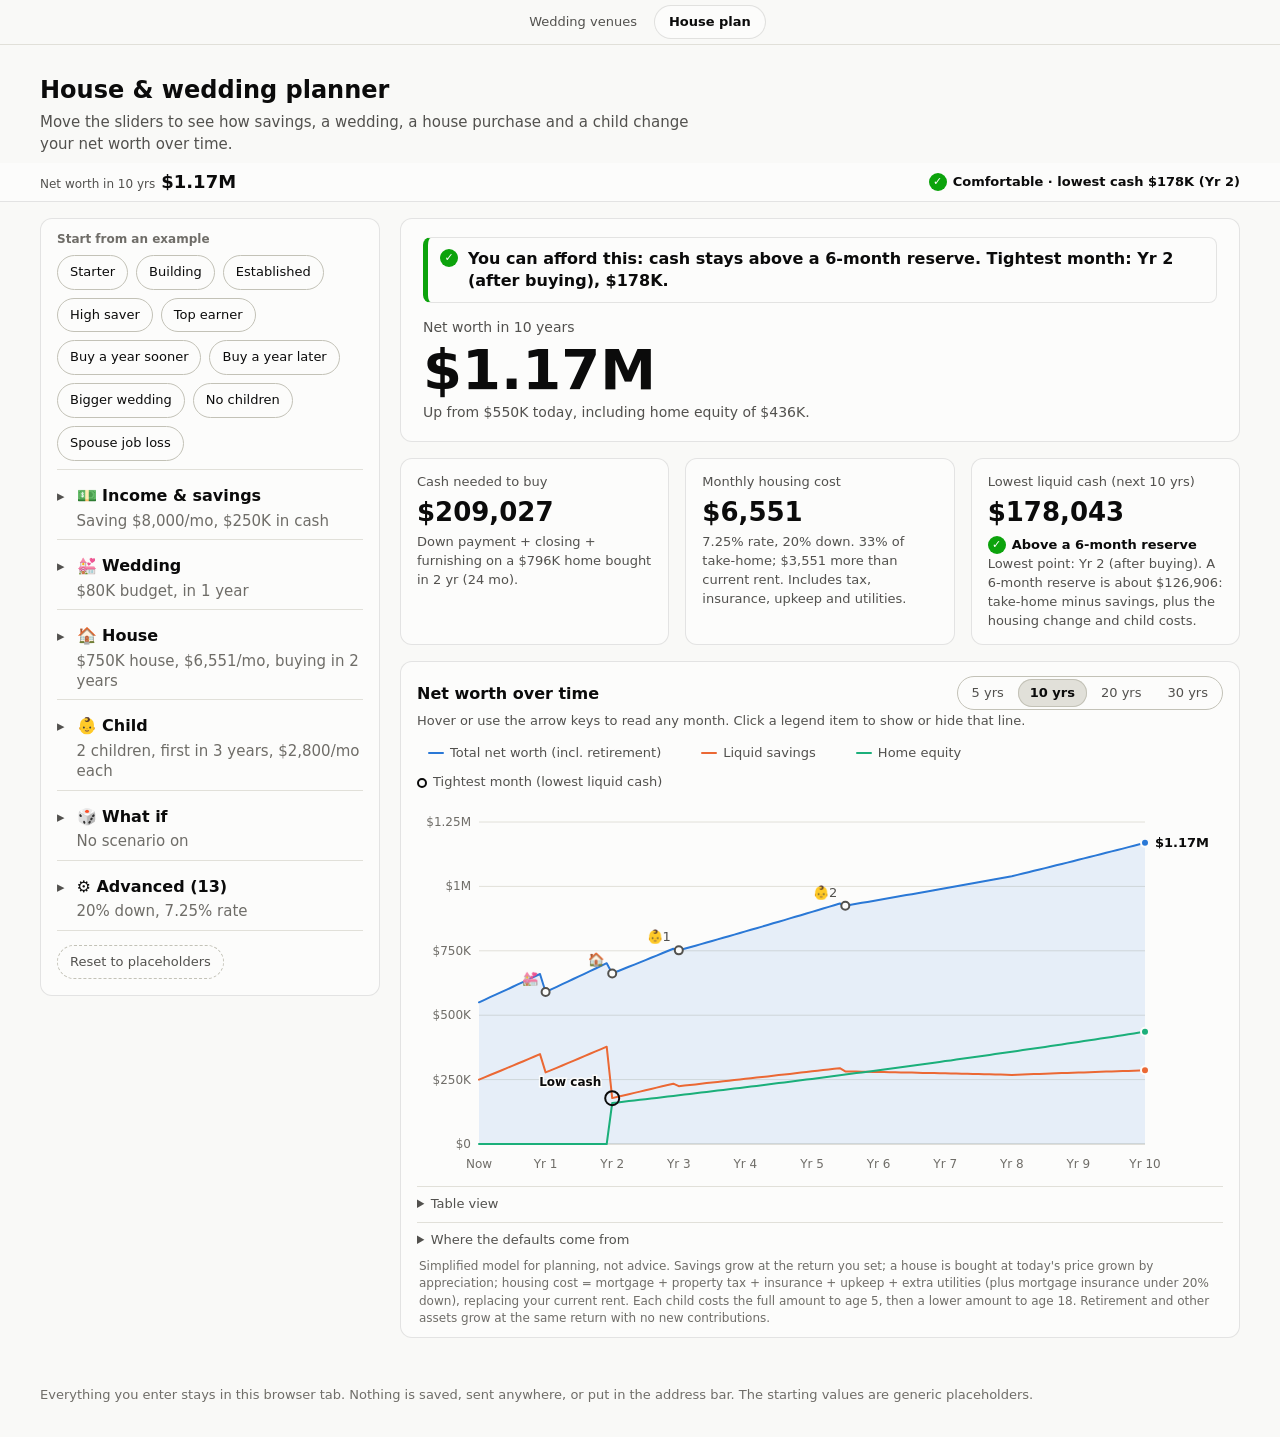
==== commit 1d1975c2: "House planner: use wedding chapel emoji for wedding (easier to see) Co-Authored-By: Claude Sonnet 5." ====
--- a/house-plan/index.html
+++ b/house-plan/index.html
@@ -321,7 +321,7 @@
 /* What each section shows on its summary line while collapsed (the one or two facts that matter most). */
 const inText = m => m === 0 ? 'now' : m % 12 === 0 ? 'in ' + m / 12 + (m === 12 ? ' year' : ' years') : m < 12 ? 'in ' + m + (m === 1 ? ' month' : ' months') : 'in ' + (+(m / 12).toFixed(1)) + ' years';
 const durText = d => d % 12 === 0 ? d / 12 + (d === 12 ? ' year' : ' years') : d + (d === 1 ? ' month' : ' months');
-const GROUP_ICONS = { 'Income & savings': '\u{1F4B5}', 'Wedding': '\u{1F48D}', 'House': '\u{1F3E0}', 'Child': '\u{1F476}', 'What if': '\u{1F3B2}', 'Advanced assumptions': '\u2699\uFE0F' };
+const GROUP_ICONS = { 'Income & savings': '\u{1F4B5}', 'Wedding': '\u{1F492}', 'House': '\u{1F3E0}', 'Child': '\u{1F476}', 'What if': '\u{1F3B2}', 'Advanced assumptions': '\u2699\uFE0F' };
 const GROUP_KEYS = {
   'Income & savings':     v => 'Saving ' + moneyFull(v.save) + '/mo, ' + money(v.liquid) + ' in cash',
   'Wedding':              v => money(v.wed) + ' budget, ' + inText(v.wedm),
@@ -413,7 +413,7 @@
   // realistic monthly spending once the house and child both apply: living costs, housing change, child cost
   let childPeak = 0; for (let m = 0; m <= HZ; m++) childPeak = Math.max(childPeak, childCost(m));
   const spend = Math.max(0, Math.max(0, v.take - v.save) + (housingAtBuy - v.rent) + childPeak);
-  const events = [{ m: v.wedm, name: 'Wedding', icon: '\u{1F48D}', detail: '\u2212' + money(v.wed) }, { m: v.buym, name: 'House', icon: '\u{1F3E0}', detail: '\u2212' + money(cash) + ' cash' }];
+  const events = [{ m: v.wedm, name: 'Wedding', icon: '\u{1F492}', detail: '\u2212' + money(v.wed) }, { m: v.buym, name: 'House', icon: '\u{1F3E0}', detail: '\u2212' + money(cash) + ' cash' }];
   if (v.jobon) events.push({ m: v.jobm, name: 'Job loss', icon: '\u{1F4BC}', detail: '\u2212' + moneyFull(v.joblost) + '/mo for ' + durText(v.jobdur) });
   births.forEach((b, k) => events.push({ m: b, name: v.kids === 1 ? 'Child' : 'Child ' + (k + 1), icon: '\u{1F476}' + (v.kids === 1 ? '' : k + 1), detail: '\u2212' + moneyFull(v.childc) + '/mo' }));
   return { ...out, cash, housingAtBuy, priceAtBuy, loanAtBuy, lowAfter, lowMonth, reserve: 6 * spend, events };
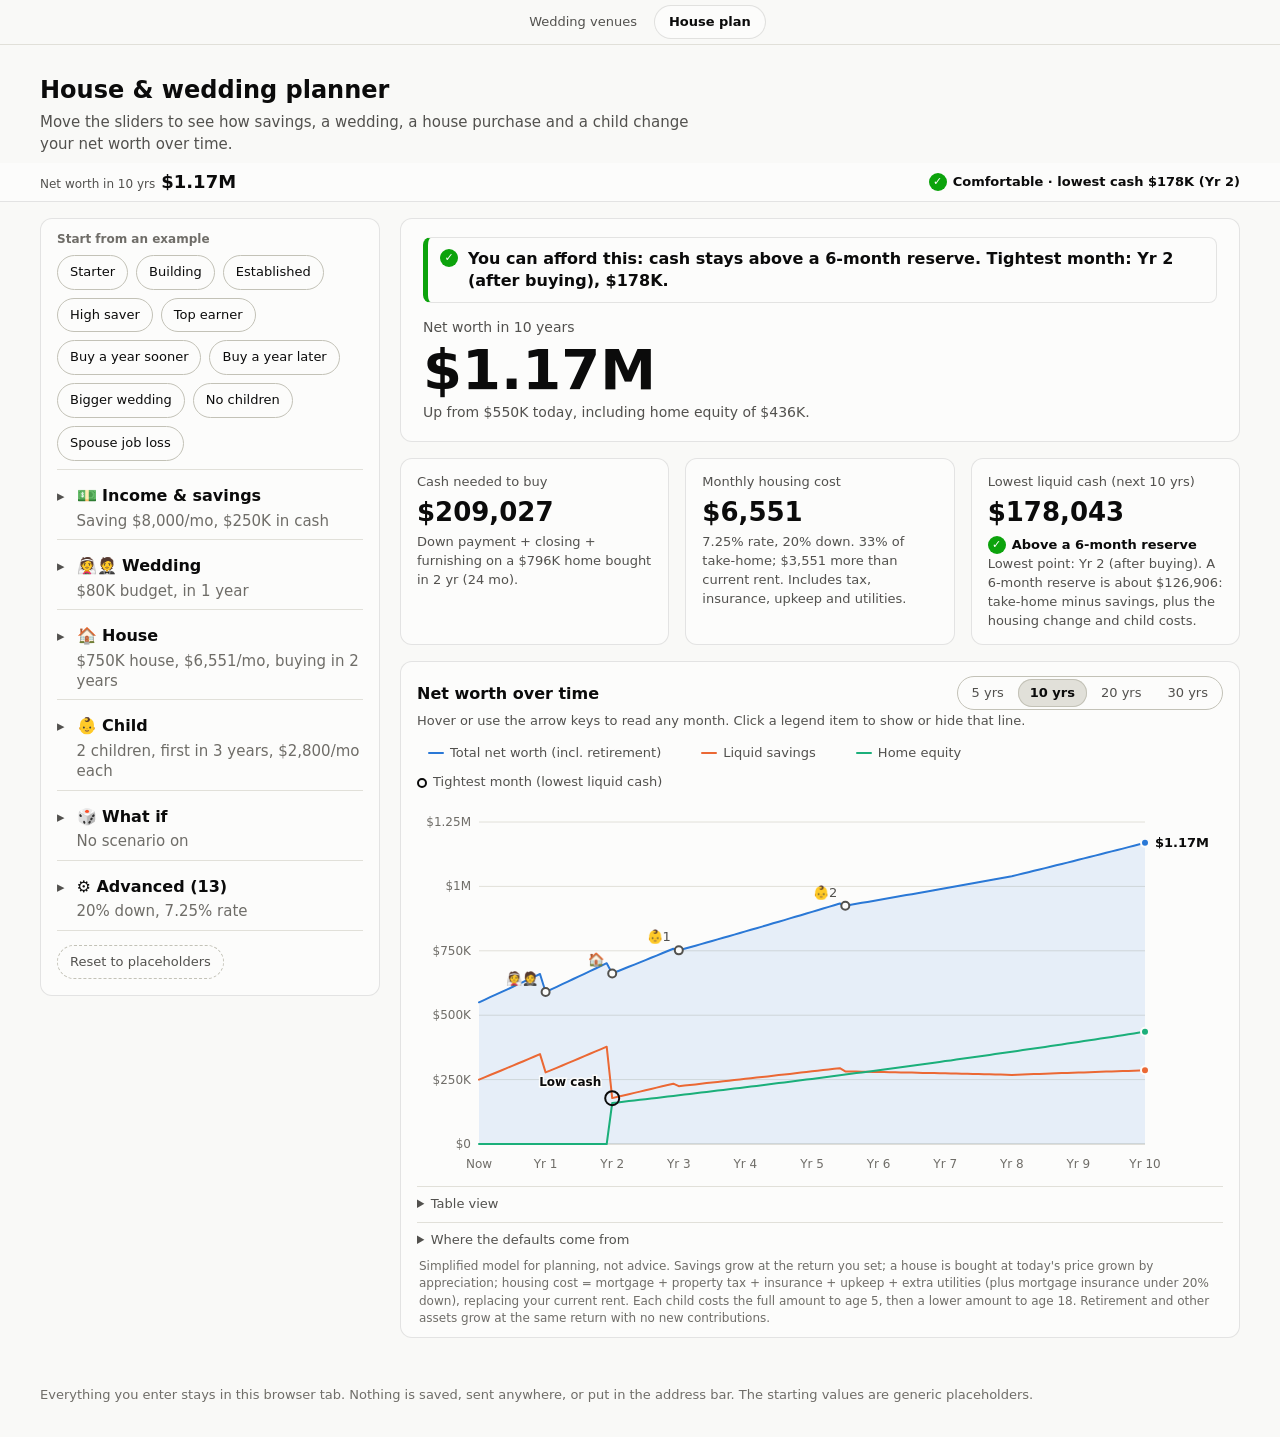
==== commit ac62aa8a: "House planner: bride and groom emoji for wedding Co-Authored-By: Claude Sonnet 5.5 <noreply@anthropi" ====
--- a/house-plan/index.html
+++ b/house-plan/index.html
@@ -321,7 +321,7 @@
 /* What each section shows on its summary line while collapsed (the one or two facts that matter most). */
 const inText = m => m === 0 ? 'now' : m % 12 === 0 ? 'in ' + m / 12 + (m === 12 ? ' year' : ' years') : m < 12 ? 'in ' + m + (m === 1 ? ' month' : ' months') : 'in ' + (+(m / 12).toFixed(1)) + ' years';
 const durText = d => d % 12 === 0 ? d / 12 + (d === 12 ? ' year' : ' years') : d + (d === 1 ? ' month' : ' months');
-const GROUP_ICONS = { 'Income & savings': '\u{1F4B5}', 'Wedding': '\u{1F492}', 'House': '\u{1F3E0}', 'Child': '\u{1F476}', 'What if': '\u{1F3B2}', 'Advanced assumptions': '\u2699\uFE0F' };
+const GROUP_ICONS = { 'Income & savings': '\u{1F4B5}', 'Wedding': '\u{1F470}\u{1F935}', 'House': '\u{1F3E0}', 'Child': '\u{1F476}', 'What if': '\u{1F3B2}', 'Advanced assumptions': '\u2699\uFE0F' };
 const GROUP_KEYS = {
   'Income & savings':     v => 'Saving ' + moneyFull(v.save) + '/mo, ' + money(v.liquid) + ' in cash',
   'Wedding':              v => money(v.wed) + ' budget, ' + inText(v.wedm),
@@ -413,7 +413,7 @@
   // realistic monthly spending once the house and child both apply: living costs, housing change, child cost
   let childPeak = 0; for (let m = 0; m <= HZ; m++) childPeak = Math.max(childPeak, childCost(m));
   const spend = Math.max(0, Math.max(0, v.take - v.save) + (housingAtBuy - v.rent) + childPeak);
-  const events = [{ m: v.wedm, name: 'Wedding', icon: '\u{1F492}', detail: '\u2212' + money(v.wed) }, { m: v.buym, name: 'House', icon: '\u{1F3E0}', detail: '\u2212' + money(cash) + ' cash' }];
+  const events = [{ m: v.wedm, name: 'Wedding', icon: '\u{1F470}\u{1F935}', detail: '\u2212' + money(v.wed) }, { m: v.buym, name: 'House', icon: '\u{1F3E0}', detail: '\u2212' + money(cash) + ' cash' }];
   if (v.jobon) events.push({ m: v.jobm, name: 'Job loss', icon: '\u{1F4BC}', detail: '\u2212' + moneyFull(v.joblost) + '/mo for ' + durText(v.jobdur) });
   births.forEach((b, k) => events.push({ m: b, name: v.kids === 1 ? 'Child' : 'Child ' + (k + 1), icon: '\u{1F476}' + (v.kids === 1 ? '' : k + 1), detail: '\u2212' + moneyFull(v.childc) + '/mo' }));
   return { ...out, cash, housingAtBuy, priceAtBuy, loanAtBuy, lowAfter, lowMonth, reserve: 6 * spend, events };
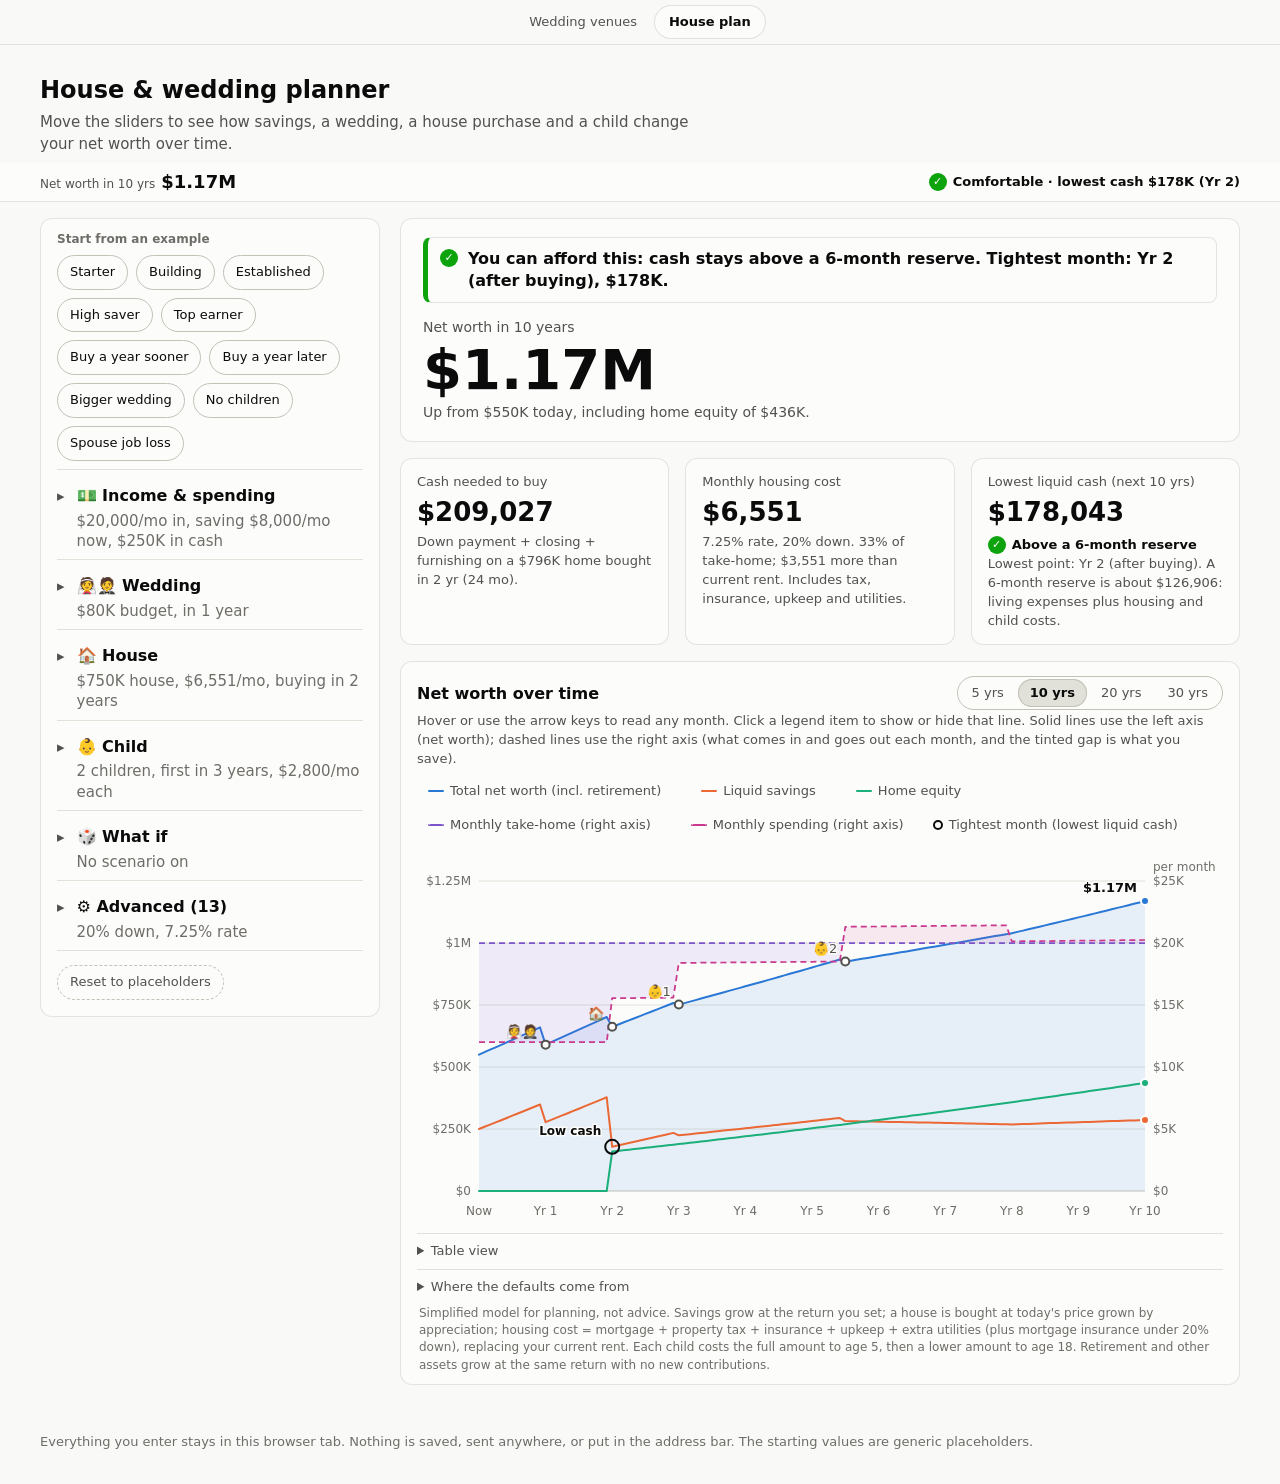
==== commit f14543b0: "House planner: savings is now derived (take-home minus living, housing, children); right axis shows " ====
--- a/house-plan/index.html
+++ b/house-plan/index.html
@@ -21,6 +21,8 @@
     --series-1:       #2a78d6;   /* total net worth */
     --series-2:       #eb6834;   /* liquid savings  */
     --series-3:       #1baf7a;   /* home equity     */
+    --series-4:       #7b55c9;   /* monthly take-home */
+    --series-5:       #c93a8e;   /* monthly spending  */
     --good:           #0ca30c;
     --warning:        #fab219;
     --critical:       #d03b3b;
@@ -40,6 +42,8 @@
       --series-1:       #3987e5;
       --series-2:       #d95926;
       --series-3:       #199e70;
+      --series-4:       #9a7ae0;
+      --series-5:       #e0589f;
     }
   }
   * { box-sizing: border-box; }
@@ -156,7 +160,8 @@
   .tablewrap { overflow-x: auto; }
   svg .evt { fill: var(--text-secondary); font-size: 13px; font-weight: 500; stroke: var(--surface-1); stroke-width: 3px; paint-order: stroke; }
   svg .tight { fill: var(--text-primary); font-weight: 650; stroke: var(--surface-1); stroke-width: 3px; paint-order: stroke; }
-  svg .endlabel { fill: var(--text-primary); font-weight: 650; font-size: 13px; }
+  svg .endlabel { fill: var(--text-primary); font-weight: 650; font-size: 13px; stroke: var(--surface-1); stroke-width: 3px; paint-order: stroke; }
+  svg .ax2 { fill: var(--text-muted); }
   svg:focus-visible { outline: 2px solid var(--series-1); outline-offset: 4px; border-radius: 4px; }
   .tooltip { position: absolute; top: 6px; pointer-events: none; min-width: 190px; padding: 8px 10px;
              background: var(--surface-1); border: 1px solid var(--axis); border-radius: 8px;
@@ -240,7 +245,7 @@
         <h2>Net worth over time</h2>
         <div class="seg" id="hz" role="group" aria-label="Time horizon"></div>
       </div>
-      <p class="desc">Hover or use the arrow keys to read any month. Click a legend item to show or hide that line.</p>
+      <p class="desc">Hover or use the arrow keys to read any month. Click a legend item to show or hide that line. Solid lines use the left axis (net worth); dashed lines use the right axis (what comes in and goes out each month, and the tinted gap is what you save).</p>
       <ul class="legend" id="legend"></ul>
       <div class="chart" id="chart">
         <svg id="svg" viewBox="0 0 820 380" role="img" tabindex="0" aria-label="Net worth chart"></svg>
@@ -276,10 +281,10 @@
 /* ---------- inputs (placeholders only; nothing is persisted) ---------- */
 /* Essentials first, in the order people think: income, wedding, house, child (time order); assumptions last. */
 const CONFIG = [
-  { group: 'Income & savings', items: [
+  { group: 'Income & spending', items: [
     { id: 'liquid', label: 'Liquid savings today',    min: 0,    max: 2000000, step: 10000, value: 250000, kind: 'money', hint: 'Cash and easy-to-sell savings you could use.' },
-    { id: 'save',   label: 'Monthly savings',         min: 0,    max: 40000,   step: 500,   value: 8000,   kind: 'money', hint: 'What you set aside each month from take-home pay.' },
     { id: 'take',   label: 'Take-home pay / month',   min: 5000, max: 60000,   step: 500,   value: 20000,  kind: 'money', lo: 1, hint: 'After tax, what lands in your account.' },
+    { id: 'live',   label: 'Living expenses / month (not rent)', min: 0, max: 60000, step: 500, value: 9000, kind: 'money', hint: 'Food, transport, bills, fun: everything except rent or the mortgage. What is left of take-home after this, housing and children is your monthly saving.' },
   ]},
   { group: 'Wedding', items: [
     { id: 'wed',  label: 'Wedding budget',     min: 0, max: 400000, step: 5000, value: 80000, kind: 'money' },
@@ -321,9 +326,9 @@
 /* What each section shows on its summary line while collapsed (the one or two facts that matter most). */
 const inText = m => m === 0 ? 'now' : m % 12 === 0 ? 'in ' + m / 12 + (m === 12 ? ' year' : ' years') : m < 12 ? 'in ' + m + (m === 1 ? ' month' : ' months') : 'in ' + (+(m / 12).toFixed(1)) + ' years';
 const durText = d => d % 12 === 0 ? d / 12 + (d === 12 ? ' year' : ' years') : d + (d === 1 ? ' month' : ' months');
-const GROUP_ICONS = { 'Income & savings': '\u{1F4B5}', 'Wedding': '\u{1F470}\u{1F935}', 'House': '\u{1F3E0}', 'Child': '\u{1F476}', 'What if': '\u{1F3B2}', 'Advanced assumptions': '\u2699\uFE0F' };
+const GROUP_ICONS = { 'Income & spending': '\u{1F4B5}', 'Wedding': '\u{1F470}\u{1F935}', 'House': '\u{1F3E0}', 'Child': '\u{1F476}', 'What if': '\u{1F3B2}', 'Advanced assumptions': '\u2699\uFE0F' };
 const GROUP_KEYS = {
-  'Income & savings':     v => 'Saving ' + moneyFull(v.save) + '/mo, ' + money(v.liquid) + ' in cash',
+  'Income & spending':     v => moneyFull(v.take) + '/mo in, saving ' + moneyFull(v.take - v.live - v.rent) + '/mo now, ' + money(v.liquid) + ' in cash',
   'Wedding':              v => money(v.wed) + ' budget, ' + inText(v.wedm),
   'House':                (v, m) => money(v.price) + ' house, ' + moneyFull(m.housingAtBuy) + '/mo, buying ' + inText(v.buym),
   'Child':                v => v.kids === 0 ? 'No children planned' : v.kids === 1 ? moneyFull(v.childc) + '/mo, starting ' + inText(v.childm) : '2 children, first ' + inText(v.childm) + ', ' + moneyFull(v.childc) + '/mo each',
@@ -383,7 +388,7 @@
   const upkeep = val => val * v.tax / 1000 / 12 + v.ins + val * v.maint / 1200 + v.util;   // property tax + insurance + upkeep + utilities
   let pmi = 0, priceBuy = 0;                                                              // mortgage insurance applies only under 20% down, until the loan falls to 80%
   let cash = 0, housingAtBuy = 0, priceAtBuy = 0, lowAfter = Infinity, lowMonth = -1, loanAtBuy = 0;   // lowAfter = minimum over the WHOLE horizon
-  const out = { m: [], liquid: [], equity: [], retire: [], total: [] };
+  const out = { m: [], liquid: [], equity: [], retire: [], total: [], take: [], spend: [] };
   for (let m = 0; m <= MAXM; m++) {
     if (m === v.wedm) liquid -= v.wed;
     if (births.includes(m)) liquid -= v.birth * births.filter(b => b === m).length;
@@ -400,11 +405,12 @@
     if (m <= HZ && liquid < lowAfter) { lowAfter = liquid; lowMonth = m; }
     out.m.push(m); out.liquid.push(liquid); out.retire.push(retire);
     out.equity.push(value - loan); out.total.push(liquid + retire + value - loan);
+    // monthly flows: take-home (drops during a job loss) vs spending (living + rent or housing + children). Saving is what is left.
+    const inc = v.take - (v.jobon && m >= v.jobm && m < v.jobm + v.jobdur ? v.joblost : 0);
+    const exp = v.live + (bought ? pmt + upkeep(value) + (loan > 0.8 * priceBuy ? pmi : 0) : v.rent) + childCost(m);
+    out.take.push(inc); out.spend.push(exp);
     if (m < MAXM) {
-      liquid = liquid * (1 + r) + v.save;
-      if (bought) liquid -= (pmt + upkeep(value) + (loan > 0.8 * priceBuy ? pmi : 0)) - v.rent;
-      liquid -= childCost(m);
-      if (v.jobon && m >= v.jobm && m < v.jobm + v.jobdur) liquid -= v.joblost;   // income gap: pay stops for a stretch
+      liquid = liquid * (1 + r) + (inc - exp);
       if (bought && loan > 0) { loan -= (pmt - loan * i); if (loan < 0) loan = 0; }
       if (bought) value *= appr;
       retire *= 1 + r;
@@ -412,7 +418,7 @@
   }
   // realistic monthly spending once the house and child both apply: living costs, housing change, child cost
   let childPeak = 0; for (let m = 0; m <= HZ; m++) childPeak = Math.max(childPeak, childCost(m));
-  const spend = Math.max(0, Math.max(0, v.take - v.save) + (housingAtBuy - v.rent) + childPeak);
+  const spend = v.live + housingAtBuy + childPeak;
   const events = [{ m: v.wedm, name: 'Wedding', icon: '\u{1F470}\u{1F935}', detail: '\u2212' + money(v.wed) }, { m: v.buym, name: 'House', icon: '\u{1F3E0}', detail: '\u2212' + money(cash) + ' cash' }];
   if (v.jobon) events.push({ m: v.jobm, name: 'Job loss', icon: '\u{1F4BC}', detail: '\u2212' + moneyFull(v.joblost) + '/mo for ' + durText(v.jobdur) });
   births.forEach((b, k) => events.push({ m: b, name: v.kids === 1 ? 'Child' : 'Child ' + (k + 1), icon: '\u{1F476}' + (v.kids === 1 ? '' : k + 1), detail: '\u2212' + moneyFull(v.childc) + '/mo' }));
@@ -464,11 +470,11 @@
 ];
 /* Example profiles: five fictional starting points spanning early-career to high-earner. Pick one, then adjust. */
 const PROFILES = [
-  { name: 'Starter',     v: { liquid:  60000, retire:   80000, save:  2500, take:  9000, rent: 2200, wed:  35000, wedm: 18, price:  550000, buym: 36, kids: 2, childm: 48, gap: 36, childc: 2200 } },
-  { name: 'Building',    v: { liquid: 140000, retire:  180000, save:  5000, take: 14000, rent: 2800, wed:  60000, wedm: 12, price:  750000, buym: 30, kids: 2, childm: 36, gap: 30, childc: 2400 } },
-  { name: 'Established', v: { liquid: 320000, retire:  450000, save:  8000, take: 22000, rent: 3400, wed:  90000, wedm: 12, price: 1000000, buym: 24, kids: 2, childm: 30, gap: 30, childc: 2600 } },
-  { name: 'High saver',  v: { liquid: 600000, retire:  700000, save: 14000, take: 32000, rent: 4000, wed: 120000, wedm: 18, price: 1400000, buym: 18, kids: 2, childm: 24, gap: 24, childc: 2800 } },
-  { name: 'Top earner',  v: { liquid: 900000, retire: 1100000, save: 22000, take: 48000, rent: 5500, wed: 200000, wedm: 12, price: 1900000, buym: 24, kids: 2, childm: 36, gap: 30, childc: 3200 } }
+  { name: 'Starter',     v: { liquid:  60000, retire:   80000, take:  9000, live:  4300, rent: 2200, wed:  35000, wedm: 18, price:  550000, buym: 36, kids: 2, childm: 48, gap: 36, childc: 2200 } },
+  { name: 'Building',    v: { liquid: 140000, retire:  180000, take: 14000, live:  6200, rent: 2800, wed:  60000, wedm: 12, price:  750000, buym: 30, kids: 2, childm: 36, gap: 30, childc: 2400 } },
+  { name: 'Established', v: { liquid: 320000, retire:  450000, take: 22000, live: 10600, rent: 3400, wed:  90000, wedm: 12, price: 1000000, buym: 24, kids: 2, childm: 30, gap: 30, childc: 2600 } },
+  { name: 'High saver',  v: { liquid: 600000, retire:  700000, take: 32000, live: 14000, rent: 4000, wed: 120000, wedm: 18, price: 1400000, buym: 18, kids: 2, childm: 24, gap: 24, childc: 2800 } },
+  { name: 'Top earner',  v: { liquid: 900000, retire: 1100000, take: 48000, live: 20500, rent: 5500, wed: 200000, wedm: 12, price: 1900000, buym: 24, kids: 2, childm: 36, gap: 30, childc: 3200 } }
 ];
 const PROFILE_KEYS = Object.keys(PROFILES[0].v);
 let activeProfile = null; const profileBtns = {};
@@ -559,7 +565,7 @@
       row.append(lab, box); if (fmtEl) row.appendChild(fmtEl); row.appendChild(inp); if (hint) row.appendChild(hint);
       d.appendChild(row);
     });
-    if (g.group === 'Income & savings') { const sl = h('div', 'spend'); sl.id = 'spendline'; d.appendChild(sl); }
+    if (g.group === 'Income & spending') { const sl = h('div', 'spend'); sl.id = 'spendline'; d.appendChild(sl); }
     root.appendChild(d);
   });
 
@@ -598,16 +604,20 @@
   const cw = $('chart').clientWidth || 820;
   narrow = cw < 560;
   W = cw; H = narrow ? 330 : 380;
-  M = narrow ? { l: 50, r: 58, t: 24, b: 32 } : { l: 62, r: 78, t: 24, b: 34 };
+  M = narrow ? { l: 50, r: 58, t: 34, b: 32 } : { l: 62, r: 78, t: 36, b: 34 };
   PW = W - M.l - M.r; PH = H - M.t - M.b;
 }
+const FLOWS = [
+  { key: 'take',  name: 'Monthly take-home (right axis)', css: '--series-4' },
+  { key: 'spend', name: 'Monthly spending (right axis)',  css: '--series-5' }
+];
 const SERIES = [
   { key: 'total',  name: 'Total net worth (incl. retirement)', css: '--series-1' },
   { key: 'liquid', name: 'Liquid savings',                     css: '--series-2' },
   { key: 'equity', name: 'Home equity',                        css: '--series-3' }
 ];
 let model = null, sel = null;
-const shown = { total: true, liquid: true, equity: true };   // which lines are visible (legend items toggle these)
+const shown = { total: true, liquid: true, equity: true, take: true, spend: true };   // which lines are visible (legend items toggle these)
 
 function niceTicks(lo, hi) {
   const span = hi - lo || 1, raw = span / 5, p = Math.pow(10, Math.floor(Math.log10(raw)));
@@ -625,6 +635,14 @@
   const all = VIS.flatMap(x => model[x.key].slice(0, HZ + 1));
   const { ticks, lo, hi } = niceTicks(Math.min(0, ...all), Math.max(...all));
   const Y = v => M.t + (1 - (v - lo) / (hi - lo)) * PH;
+  // second y-axis (right): monthly take-home and spending
+  const FVIS = FLOWS.filter(x => shown[x.key]);
+  const f2 = niceTicks(0, Math.max(1, ...FVIS.flatMap(x => model[x.key].slice(0, HZ + 1))));
+  const Y2 = v => M.t + (1 - (v - f2.lo) / (f2.hi - f2.lo)) * PH;
+  if (FVIS.length) {
+    f2.ticks.forEach(t => svg.appendChild(s('text', { x: W - M.r + 8, y: Y2(t) + 4, 'text-anchor': 'start', class: 'ax2' }, money(t))));
+    svg.appendChild(s('text', { x: W - M.r + 8, y: M.t - 10, 'text-anchor': 'start', class: 'ax2' }, 'per month'));
+  }
 
   ticks.forEach(t => {
     svg.appendChild(s('line', { x1: M.l, x2: W - M.r, y1: Y(t), y2: Y(t), stroke: t === 0 ? 'var(--axis)' : 'var(--grid)', 'stroke-width': 1 }));
@@ -650,6 +668,24 @@
   VIS.forEach(x => {
     const d = model[x.key].slice(0, HZ + 1).map((v, m) => (m ? 'L' : 'M') + X(m).toFixed(1) + ' ' + Y(v).toFixed(1)).join(' ');
     svg.appendChild(s('path', { d, fill: 'none', stroke: 'var(' + x.css + ')', 'stroke-width': 2, 'stroke-linejoin': 'round', 'stroke-linecap': 'round' }));
+  });
+
+  // monthly flows on the right axis: light fill for the gap (saving = purple tint, shortfall = pink tint), then dashed lines
+  if (FVIS.length === 2) {
+    let run = null;
+    const flush = () => { if (run && run.pts.length > 1) {
+      const top = run.pts.map(q => X(q.m).toFixed(1) + ' ' + Y2(q.a).toFixed(1)), bot = run.pts.slice().reverse().map(q => X(q.m).toFixed(1) + ' ' + Y2(q.b).toFixed(1));
+      svg.appendChild(s('path', { d: 'M' + top.join(' L') + ' L' + bot.join(' L') + ' Z', fill: run.pos ? 'var(--series-4)' : 'var(--series-5)', opacity: 0.10 })); } run = null; };
+    for (let m = 0; m <= HZ; m++) {
+      const a = model.take[m], b = model.spend[m], pos = a >= b;
+      if (!run || run.pos !== pos) { const prev = run && run.pts[run.pts.length - 1]; flush(); run = { pos, pts: [] }; if (prev) run.pts.push({ m: m - 1, a: model.take[m - 1], b: model.spend[m - 1] }); }
+      run.pts.push({ m, a, b });
+    }
+    flush();
+  }
+  FVIS.forEach(x => {
+    const d = model[x.key].slice(0, HZ + 1).map((v, m) => (m ? 'L' : 'M') + X(m).toFixed(1) + ' ' + Y2(v).toFixed(1)).join(' ');
+    svg.appendChild(s('path', { d, fill: 'none', stroke: 'var(' + x.css + ')', 'stroke-width': 1.75, 'stroke-dasharray': '6 4', 'stroke-linejoin': 'round' }));
   });
 
   // markers and labels. One shared placer: each label tries a few spots around its marker and takes the first that stays
@@ -682,11 +718,12 @@
 
   // end dots with a 2px surface ring; label only the headline series
   VIS.forEach(x => svg.appendChild(s('circle', { cx: X(HZ), cy: Y(model[x.key][HZ]), r: 4, fill: 'var(' + x.css + ')', stroke: 'var(--surface-1)', 'stroke-width': 2 })));
-  if (shown.total) svg.appendChild(s('text', { x: X(HZ) + 10, y: Y(model.total[HZ]) + 4, class: 'endlabel' }, money(model.total[HZ])));
+  if (shown.total) svg.appendChild(s('text', { x: X(HZ) - 8, y: Y(model.total[HZ]) - 9, 'text-anchor': 'end', class: 'endlabel' }, money(model.total[HZ])));
 
   // hover layer
   const cross = s('line', { y1: M.t, y2: M.t + PH, stroke: 'var(--text-muted)', 'stroke-width': 1, visibility: 'hidden' });
-  const dots = VIS.map(x => s('circle', { r: 4, fill: 'var(' + x.css + ')', stroke: 'var(--surface-1)', 'stroke-width': 2, visibility: 'hidden' }));
+  const HV = VIS.map(x => ({ x, f: Y })).concat(FVIS.map(x => ({ x, f: Y2 })));
+  const dots = HV.map(({ x }) => s('circle', { r: 4, fill: 'var(' + x.css + ')', stroke: 'var(--surface-1)', 'stroke-width': 2, visibility: 'hidden' }));
   svg.append(cross, ...dots);
   const hit = s('rect', { x: M.l, y: M.t - 10, width: PW, height: PH + 20, fill: 'transparent' });
   svg.appendChild(hit);
@@ -694,15 +731,18 @@
   function show(m) {
     sel = m; const x = X(m);
     cross.setAttribute('x1', x); cross.setAttribute('x2', x); cross.setAttribute('visibility', 'visible');
-    dots.forEach((d, k) => { d.setAttribute('cx', x); d.setAttribute('cy', Y(model[VIS[k].key][m])); d.setAttribute('visibility', 'visible'); });
+    dots.forEach((d, k) => { d.setAttribute('cx', x); d.setAttribute('cy', HV[k].f(model[HV[k].x.key][m])); d.setAttribute('visibility', 'visible'); });
     const tip = $('tip'); tip.replaceChildren();
     tip.appendChild(h('div', 'when', m === 0 ? 'Today' : 'Year ' + (m / 12).toFixed(1) + ' · month ' + m));
-    VIS.forEach(sr => {
+    VIS.concat(FVIS).forEach(sr => {
       const row = h('div', 'trow'), key = h('span', 'key');
       key.style.borderTopColor = 'var(' + sr.css + ')';
-      row.append(key, h('strong', '', moneyFull(model[sr.key][m])), h('span', 'n', sr.key === 'total' ? 'Total' : sr.name));
+      if (FLOWS.includes(sr)) key.style.borderTopStyle = 'dashed';
+      row.append(key, h('strong', '', moneyFull(model[sr.key][m])), h('span', 'n', sr.key === 'total' ? 'Total' : FLOWS.includes(sr) ? sr.name.replace(' (right axis)', '') + ' / mo' : sr.name));
       tip.appendChild(row);
     });
+    if (FVIS.length === 2) { const net = model.take[m] - model.spend[m], row = h('div', 'trow');
+      row.append(h('span', 'key'), h('strong', '', moneyFull(net)), h('span', 'n', net >= 0 ? 'Left to save / mo' : 'Shortfall / mo')); tip.appendChild(row); }
     const ev = model.events.filter(e => e.m === m).map(e => e.icon + ' ' + e.name + ' ' + e.detail);
     if (shown.liquid && m === model.lowMonth) ev.push('Tightest month');
     if (ev.length) tip.appendChild(h('div', 'when', 'Event: ' + ev.join(', ')));
@@ -729,15 +769,16 @@
 
 function drawLegend() {
   const ul = $('legend'); ul.replaceChildren();
-  SERIES.forEach(sr => {
+  SERIES.concat(FLOWS).forEach(sr => {
     const li = h('li'), btn = h('button', 'legbtn'), key = h('span', 'key'); btn.type = 'button';
     key.style.borderTopColor = 'var(' + sr.css + ')';
+    if (FLOWS.includes(sr)) key.style.borderTopStyle = 'dashed';
     btn.setAttribute('aria-pressed', String(shown[sr.key]));
     btn.title = (shown[sr.key] ? 'Hide ' : 'Show ') + sr.name;
     btn.append(key, document.createTextNode(sr.name));
     btn.addEventListener('click', () => {
       const on = SERIES.filter(x => shown[x.key]).length;
-      if (shown[sr.key] && on === 1) return;   // always keep at least one line on screen
+      if (SERIES.includes(sr) && shown[sr.key] && on === 1) return;   // always keep at least one net-worth line on screen
       shown[sr.key] = !shown[sr.key];
       drawLegend(); render();
     });
@@ -748,11 +789,11 @@
 
 function drawTable() {
   const t = $('table'); t.replaceChildren();
-  const head = h('tr'); ['When', 'Total', 'Liquid', 'Home equity', 'Retirement & other'].forEach(c => head.appendChild(h('th', '', c)));
+  const head = h('tr'); ['When', 'Total', 'Liquid', 'Home equity', 'Retirement & other', 'Take-home / mo', 'Spending / mo'].forEach(c => head.appendChild(h('th', '', c)));
   t.appendChild(head);
   for (let yr = 0; yr <= HZ / 12; yr += HZ <= 120 ? 1 : HZ <= 240 ? 2 : 5) {
     const m = yr * 12, tr = h('tr');
-    [yr === 0 ? 'Now' : 'Year ' + yr, moneyFull(model.total[m]), moneyFull(model.liquid[m]), moneyFull(model.equity[m]), moneyFull(model.retire[m])]
+    [yr === 0 ? 'Now' : 'Year ' + yr, moneyFull(model.total[m]), moneyFull(model.liquid[m]), moneyFull(model.equity[m]), moneyFull(model.retire[m]), moneyFull(model.take[m]), moneyFull(model.spend[m])]
       .forEach(c => tr.appendChild(h('td', '', c)));
     t.appendChild(tr);
   }
@@ -786,14 +827,14 @@
   const where = early ? 'before the purchase' : 'after buying';
   $('t-low').textContent = moneyFull(low);
   const tightS = ' Tightest month: ' + when + ' (' + where + '), ' + money(low) + '.';
-  const incons = v.save > v.take, heavy = pct > 35;
+  const incons = v.live + v.rent > v.take, heavy = pct > 35;
   let level = 0, parts = [], txt;
   if (low < 0) { level = 2; txt = 'Short: cash runs out';
     parts.push('This does not work yet: cash runs out ' + (early ? 'before the purchase, ' : 'after buying, ') + 'around ' + when + '.'); }
   else if (low < model.reserve) { level = 1; txt = 'Below a 6-month reserve';
     parts.push('This is tight: cash dips below a 6-month reserve (about ' + money(model.reserve) + ').'); }
   if (incons) { level = Math.max(level, 1); if (!txt) txt = 'Check your inputs';
-    parts.push('Your monthly savings (' + moneyFull(v.save) + ') are more than your take-home (' + moneyFull(v.take) + '), so these numbers do not add up. Check them.'); }
+    parts.push('Your living expenses plus rent (' + moneyFull(v.live + v.rent) + ') are more than your take-home (' + moneyFull(v.take) + '), so you would not be saving anything today. Check them.'); }
   if (heavy) { level = Math.max(level, 1); if (!txt) txt = 'Housing is over 35% of take-home';
     parts.push('Housing would take ' + pct.toFixed(0) + '% of take-home, above the usual 35% guide.'); }
   if (!parts.length) { txt = 'Above a 6-month reserve'; parts.push('You can afford this: cash stays above a 6-month reserve.'); }
@@ -802,7 +843,7 @@
   const st = $('t-status'); st.replaceChildren();
   st.className = 'status ' + cls;
   st.append(h('span', 'icon', icon), h('span', '', txt));
-  $('t-low-note').textContent = 'Lowest point: ' + when + ' (' + where + '). A 6-month reserve is about ' + moneyFull(model.reserve) + ': take-home minus savings, plus the housing change and child costs.';
+  $('t-low-note').textContent = 'Lowest point: ' + when + ' (' + where + '). A 6-month reserve is about ' + moneyFull(model.reserve) + ': living expenses plus housing and child costs.';
 
   const vb = $('verdict'); vb.replaceChildren(); vb.className = 'verdict ' + cls;
   vb.append(h('span', 'icon', icon), h('span', '', verdict));
@@ -822,9 +863,9 @@
   $('hero-label').textContent = 'Net worth in ' + hn + ' years';
   $('sb-label').textContent = 'Net worth in ' + hn + ' yrs';
   $('t-low-label').textContent = 'Lowest liquid cash (next ' + hn + ' yrs)';
-  { const sp = Math.max(0, state.take - state.save), el = $('spendline');
-    if (el) el.textContent = state.save > state.take ? 'Savings are higher than take-home, so these numbers do not fit together.'
-      : 'So you spend about ' + moneyFull(sp) + ' a month, rent included (take-home minus savings).'; }
+  { const sv = state.take - state.live - state.rent, el = $('spendline');
+    if (el) el.textContent = sv < 0 ? 'Living expenses plus rent are higher than take-home, so you would be losing ' + moneyFull(-sv) + ' a month.'
+      : 'Today you save about ' + moneyFull(sv) + ' a month (take-home minus living expenses and rent). It shrinks when the mortgage and children arrive.'; }
   groupKeys.forEach(g => { if (g.fn) g.el.textContent = g.fn(state, model); });
   drawSummary(state); drawChart(); drawTable();
   $('svg').setAttribute('aria-label', 'Net worth chart. Tightest month: ' + yrText(model.lowMonth) + '. Today ' + moneyFull(model.total[0]) + ', in ' + HZ / 12 + ' years ' + moneyFull(model.total[HZ]) + '.');
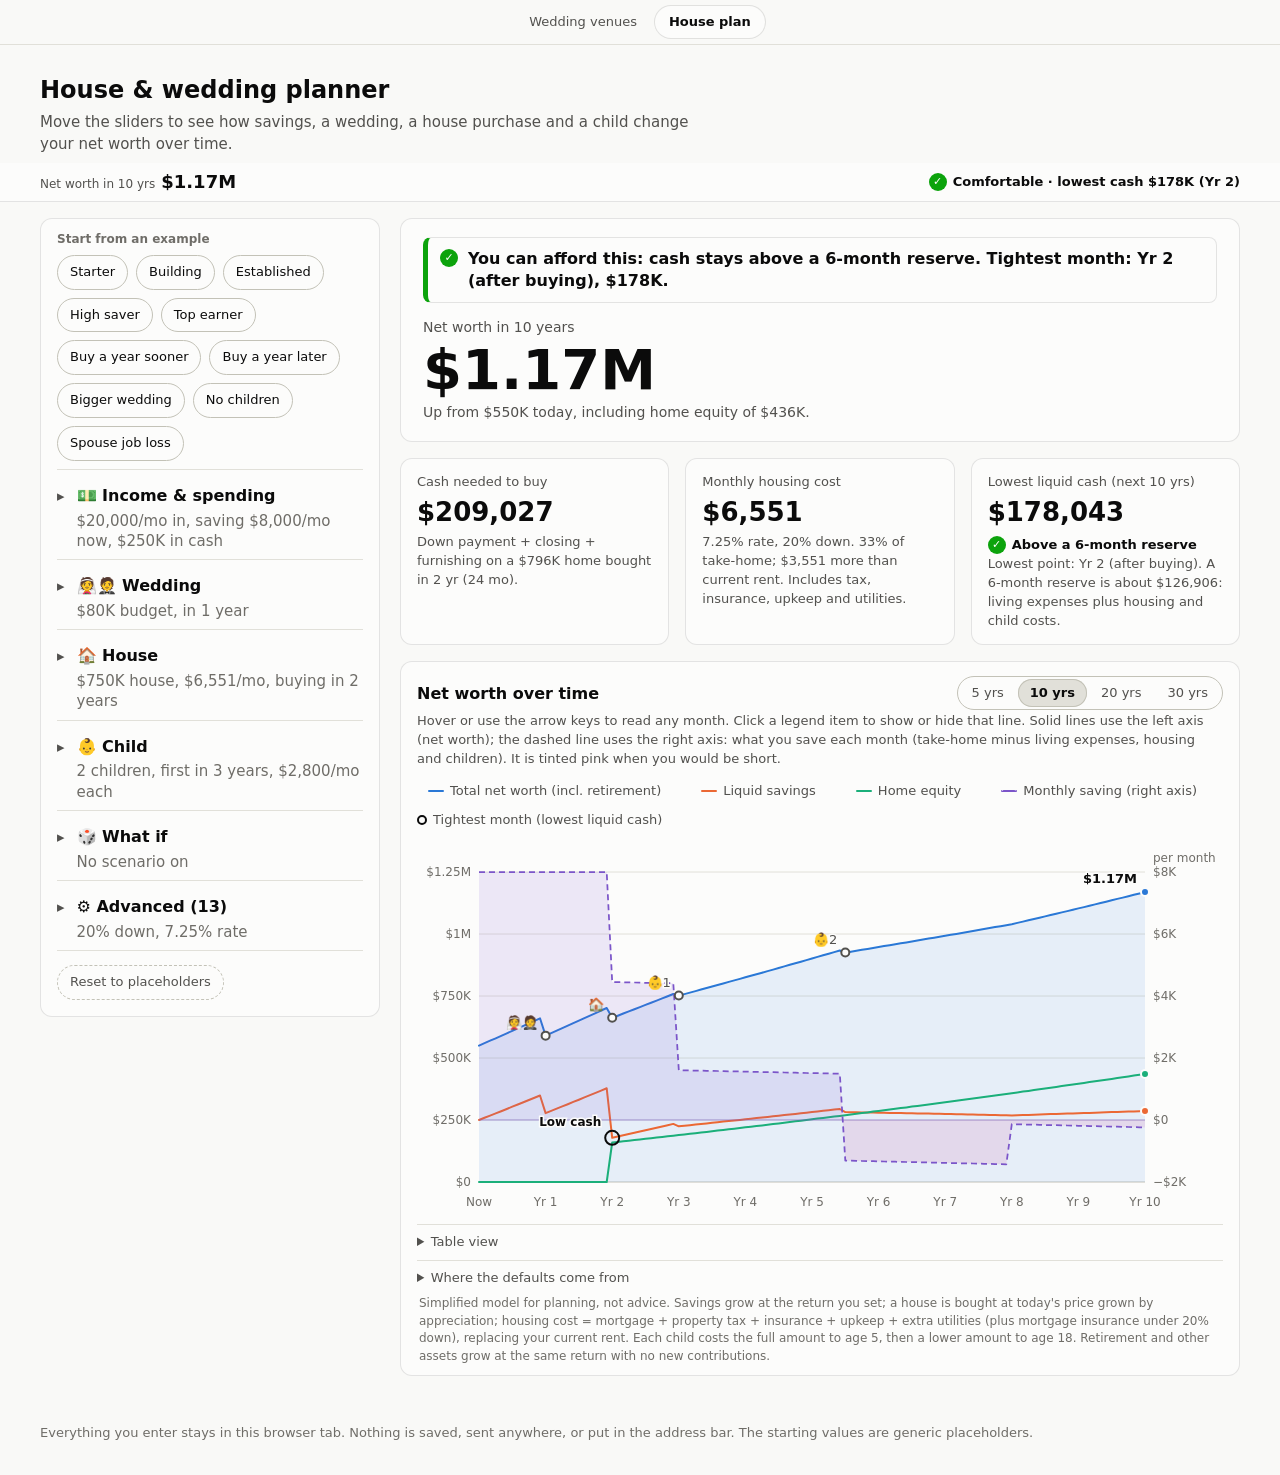
==== commit d07727bb: "House planner: right axis shows a single monthly saving line (tinted pink when negative) Co-Authored" ====
--- a/house-plan/index.html
+++ b/house-plan/index.html
@@ -245,7 +245,7 @@
         <h2>Net worth over time</h2>
         <div class="seg" id="hz" role="group" aria-label="Time horizon"></div>
       </div>
-      <p class="desc">Hover or use the arrow keys to read any month. Click a legend item to show or hide that line. Solid lines use the left axis (net worth); dashed lines use the right axis (what comes in and goes out each month, and the tinted gap is what you save).</p>
+      <p class="desc">Hover or use the arrow keys to read any month. Click a legend item to show or hide that line. Solid lines use the left axis (net worth); the dashed line uses the right axis: what you save each month (take-home minus living expenses, housing and children). It is tinted pink when you would be short.</p>
       <ul class="legend" id="legend"></ul>
       <div class="chart" id="chart">
         <svg id="svg" viewBox="0 0 820 380" role="img" tabindex="0" aria-label="Net worth chart"></svg>
@@ -388,7 +388,7 @@
   const upkeep = val => val * v.tax / 1000 / 12 + v.ins + val * v.maint / 1200 + v.util;   // property tax + insurance + upkeep + utilities
   let pmi = 0, priceBuy = 0;                                                              // mortgage insurance applies only under 20% down, until the loan falls to 80%
   let cash = 0, housingAtBuy = 0, priceAtBuy = 0, lowAfter = Infinity, lowMonth = -1, loanAtBuy = 0;   // lowAfter = minimum over the WHOLE horizon
-  const out = { m: [], liquid: [], equity: [], retire: [], total: [], take: [], spend: [] };
+  const out = { m: [], liquid: [], equity: [], retire: [], total: [], take: [], spend: [], save: [] };
   for (let m = 0; m <= MAXM; m++) {
     if (m === v.wedm) liquid -= v.wed;
     if (births.includes(m)) liquid -= v.birth * births.filter(b => b === m).length;
@@ -408,7 +408,7 @@
     // monthly flows: take-home (drops during a job loss) vs spending (living + rent or housing + children). Saving is what is left.
     const inc = v.take - (v.jobon && m >= v.jobm && m < v.jobm + v.jobdur ? v.joblost : 0);
     const exp = v.live + (bought ? pmt + upkeep(value) + (loan > 0.8 * priceBuy ? pmi : 0) : v.rent) + childCost(m);
-    out.take.push(inc); out.spend.push(exp);
+    out.take.push(inc); out.spend.push(exp); out.save.push(inc - exp);
     if (m < MAXM) {
       liquid = liquid * (1 + r) + (inc - exp);
       if (bought && loan > 0) { loan -= (pmt - loan * i); if (loan < 0) loan = 0; }
@@ -608,8 +608,7 @@
   PW = W - M.l - M.r; PH = H - M.t - M.b;
 }
 const FLOWS = [
-  { key: 'take',  name: 'Monthly take-home (right axis)', css: '--series-4' },
-  { key: 'spend', name: 'Monthly spending (right axis)',  css: '--series-5' }
+  { key: 'save', name: 'Monthly saving (right axis)', css: '--series-4' }
 ];
 const SERIES = [
   { key: 'total',  name: 'Total net worth (incl. retirement)', css: '--series-1' },
@@ -617,7 +616,7 @@
   { key: 'equity', name: 'Home equity',                        css: '--series-3' }
 ];
 let model = null, sel = null;
-const shown = { total: true, liquid: true, equity: true, take: true, spend: true };   // which lines are visible (legend items toggle these)
+const shown = { total: true, liquid: true, equity: true, save: true };   // which lines are visible (legend items toggle these)
 
 function niceTicks(lo, hi) {
   const span = hi - lo || 1, raw = span / 5, p = Math.pow(10, Math.floor(Math.log10(raw)));
@@ -637,7 +636,7 @@
   const Y = v => M.t + (1 - (v - lo) / (hi - lo)) * PH;
   // second y-axis (right): monthly take-home and spending
   const FVIS = FLOWS.filter(x => shown[x.key]);
-  const f2 = niceTicks(0, Math.max(1, ...FVIS.flatMap(x => model[x.key].slice(0, HZ + 1))));
+  const fv = FVIS.flatMap(x => model[x.key].slice(0, HZ + 1)), f2 = niceTicks(Math.min(0, ...fv), Math.max(1, ...fv));
   const Y2 = v => M.t + (1 - (v - f2.lo) / (f2.hi - f2.lo)) * PH;
   if (FVIS.length) {
     f2.ticks.forEach(t => svg.appendChild(s('text', { x: W - M.r + 8, y: Y2(t) + 4, 'text-anchor': 'start', class: 'ax2' }, money(t))));
@@ -671,17 +670,19 @@
   });
 
   // monthly flows on the right axis: light fill for the gap (saving = purple tint, shortfall = pink tint), then dashed lines
-  if (FVIS.length === 2) {
+  if (FVIS.length) {
     let run = null;
+    const z = Y2(0);
     const flush = () => { if (run && run.pts.length > 1) {
-      const top = run.pts.map(q => X(q.m).toFixed(1) + ' ' + Y2(q.a).toFixed(1)), bot = run.pts.slice().reverse().map(q => X(q.m).toFixed(1) + ' ' + Y2(q.b).toFixed(1));
-      svg.appendChild(s('path', { d: 'M' + top.join(' L') + ' L' + bot.join(' L') + ' Z', fill: run.pos ? 'var(--series-4)' : 'var(--series-5)', opacity: 0.10 })); } run = null; };
+      const top = run.pts.map(q => X(q.m).toFixed(1) + ' ' + Y2(q.v).toFixed(1));
+      svg.appendChild(s('path', { d: 'M' + top.join(' L') + ' L' + X(run.pts[run.pts.length - 1].m).toFixed(1) + ' ' + z.toFixed(1) + ' L' + X(run.pts[0].m).toFixed(1) + ' ' + z.toFixed(1) + ' Z', fill: run.pos ? 'var(--series-4)' : 'var(--series-5)', opacity: 0.12 })); } run = null; };
     for (let m = 0; m <= HZ; m++) {
-      const a = model.take[m], b = model.spend[m], pos = a >= b;
-      if (!run || run.pos !== pos) { const prev = run && run.pts[run.pts.length - 1]; flush(); run = { pos, pts: [] }; if (prev) run.pts.push({ m: m - 1, a: model.take[m - 1], b: model.spend[m - 1] }); }
-      run.pts.push({ m, a, b });
+      const v = model.save[m], pos = v >= 0;
+      if (!run || run.pos !== pos) { const prev = run && run.pts[run.pts.length - 1]; flush(); run = { pos, pts: [] }; if (prev) run.pts.push({ m: m - 1, v: model.save[m - 1] }); }
+      run.pts.push({ m, v });
     }
     flush();
+    if (f2.lo < 0) svg.appendChild(s('line', { x1: M.l, x2: W - M.r, y1: z, y2: z, stroke: 'var(--series-4)', 'stroke-width': 1, opacity: 0.5 }));
   }
   FVIS.forEach(x => {
     const d = model[x.key].slice(0, HZ + 1).map((v, m) => (m ? 'L' : 'M') + X(m).toFixed(1) + ' ' + Y2(v).toFixed(1)).join(' ');
@@ -738,11 +739,9 @@
       const row = h('div', 'trow'), key = h('span', 'key');
       key.style.borderTopColor = 'var(' + sr.css + ')';
       if (FLOWS.includes(sr)) key.style.borderTopStyle = 'dashed';
-      row.append(key, h('strong', '', moneyFull(model[sr.key][m])), h('span', 'n', sr.key === 'total' ? 'Total' : FLOWS.includes(sr) ? sr.name.replace(' (right axis)', '') + ' / mo' : sr.name));
+      row.append(key, h('strong', '', moneyFull(model[sr.key][m])), h('span', 'n', sr.key === 'total' ? 'Total' : FLOWS.includes(sr) ? 'Saving / mo' : sr.name));
       tip.appendChild(row);
     });
-    if (FVIS.length === 2) { const net = model.take[m] - model.spend[m], row = h('div', 'trow');
-      row.append(h('span', 'key'), h('strong', '', moneyFull(net)), h('span', 'n', net >= 0 ? 'Left to save / mo' : 'Shortfall / mo')); tip.appendChild(row); }
     const ev = model.events.filter(e => e.m === m).map(e => e.icon + ' ' + e.name + ' ' + e.detail);
     if (shown.liquid && m === model.lowMonth) ev.push('Tightest month');
     if (ev.length) tip.appendChild(h('div', 'when', 'Event: ' + ev.join(', ')));
@@ -789,11 +788,11 @@
 
 function drawTable() {
   const t = $('table'); t.replaceChildren();
-  const head = h('tr'); ['When', 'Total', 'Liquid', 'Home equity', 'Retirement & other', 'Take-home / mo', 'Spending / mo'].forEach(c => head.appendChild(h('th', '', c)));
+  const head = h('tr'); ['When', 'Total', 'Liquid', 'Home equity', 'Retirement & other', 'Saving / mo'].forEach(c => head.appendChild(h('th', '', c)));
   t.appendChild(head);
   for (let yr = 0; yr <= HZ / 12; yr += HZ <= 120 ? 1 : HZ <= 240 ? 2 : 5) {
     const m = yr * 12, tr = h('tr');
-    [yr === 0 ? 'Now' : 'Year ' + yr, moneyFull(model.total[m]), moneyFull(model.liquid[m]), moneyFull(model.equity[m]), moneyFull(model.retire[m]), moneyFull(model.take[m]), moneyFull(model.spend[m])]
+    [yr === 0 ? 'Now' : 'Year ' + yr, moneyFull(model.total[m]), moneyFull(model.liquid[m]), moneyFull(model.equity[m]), moneyFull(model.retire[m]), moneyFull(model.save[m])]
       .forEach(c => tr.appendChild(h('td', '', c)));
     t.appendChild(tr);
   }
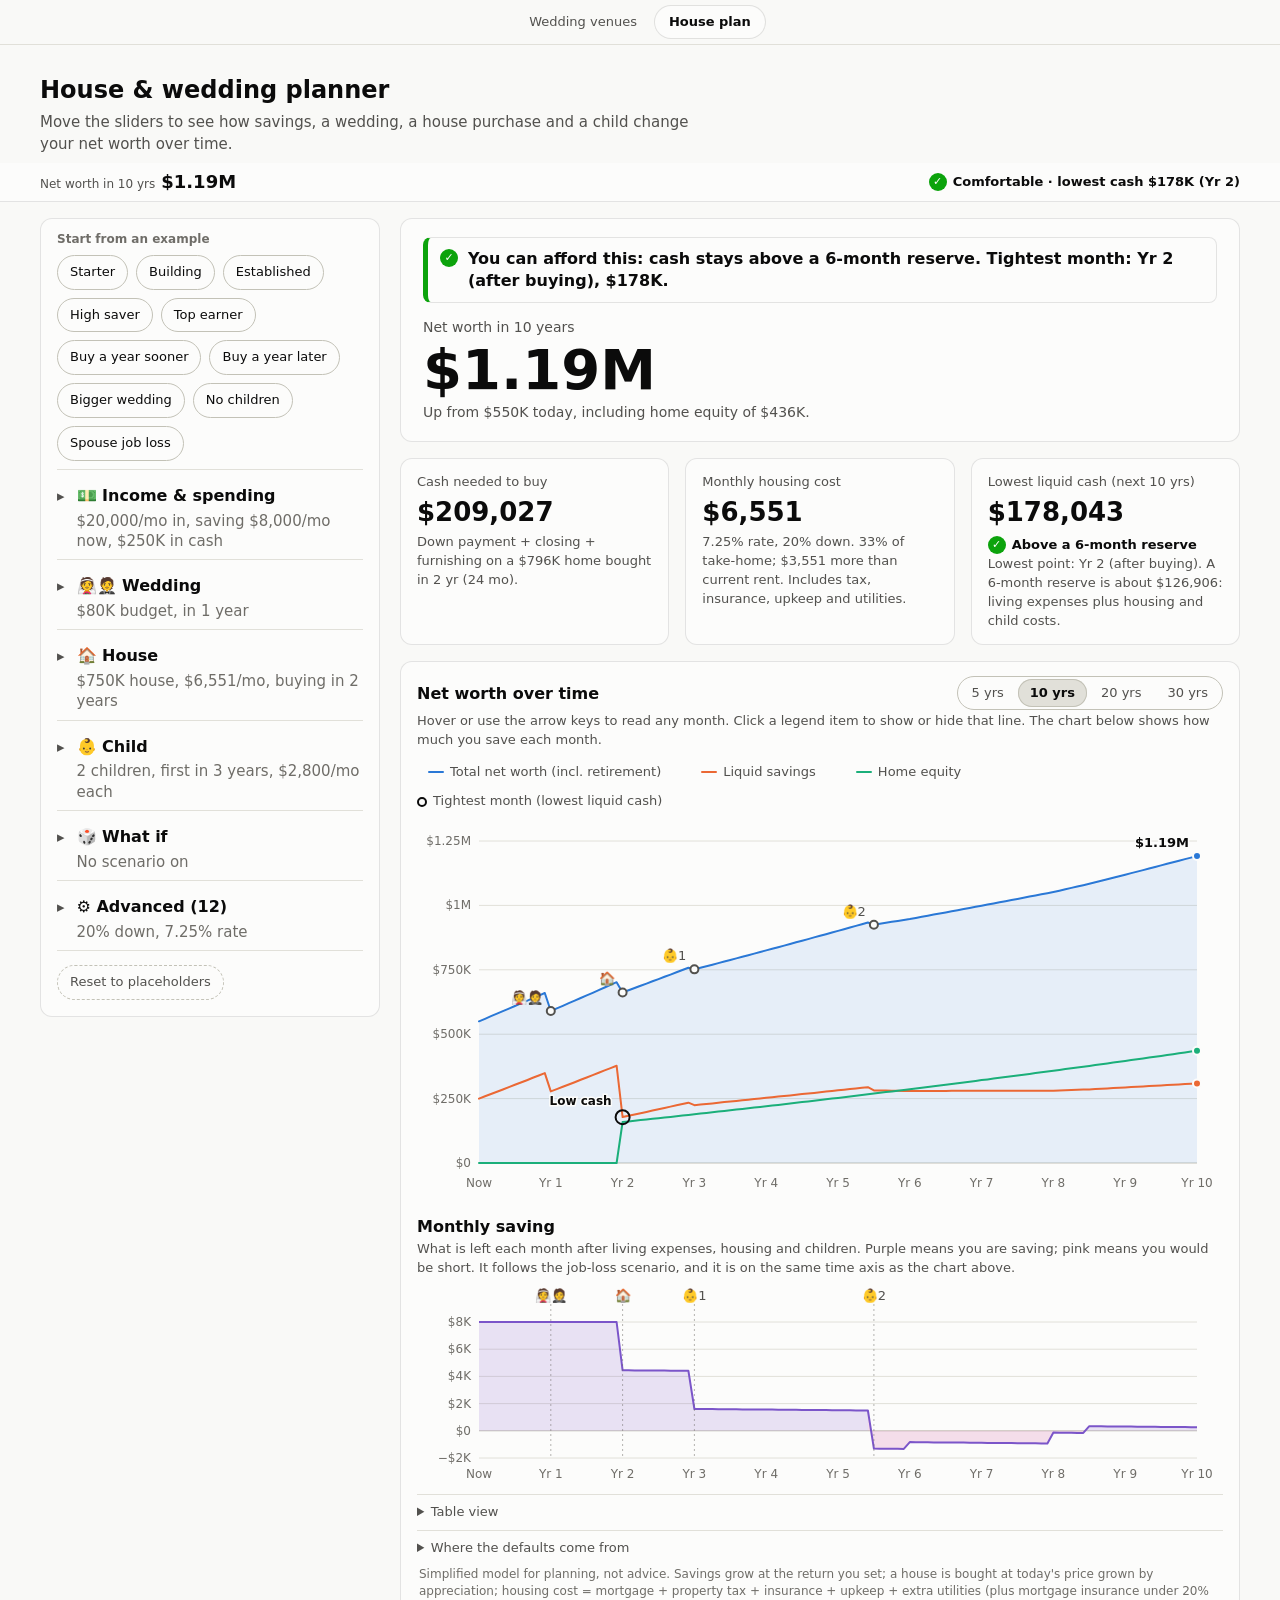
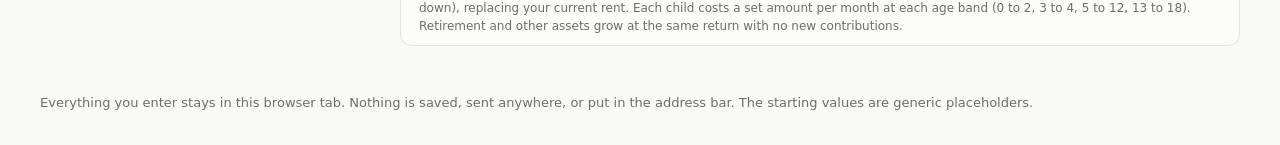
==== commit b792ad86: "House planner: four child-cost stages by age; monthly saving moves to its own chart Co-Authored-By: " ====
--- a/house-plan/index.html
+++ b/house-plan/index.html
@@ -153,6 +153,7 @@
   .legbtn[aria-pressed="false"] .key { opacity: .35; }
   .key { display: inline-block; width: 16px; height: 0; border-top: 2px solid; border-radius: 2px; }
   .chart { position: relative; }
+  .chartcard h2.subhead { margin-top: 18px; }
   svg { display: block; width: 100%; height: auto; overflow: visible; }
   svg text { font: 12px system-ui, -apple-system, "Segoe UI", sans-serif; fill: var(--text-muted); }
   @media (max-width: 600px) { svg text { font-size: 13px; } svg .endlabel { font-size: 14px; } .chartcard { padding: 12px 10px 8px; } }
@@ -245,11 +246,17 @@
         <h2>Net worth over time</h2>
         <div class="seg" id="hz" role="group" aria-label="Time horizon"></div>
       </div>
-      <p class="desc">Hover or use the arrow keys to read any month. Click a legend item to show or hide that line. Solid lines use the left axis (net worth); the dashed line uses the right axis: what you save each month (take-home minus living expenses, housing and children). It is tinted pink when you would be short.</p>
+      <p class="desc">Hover or use the arrow keys to read any month. Click a legend item to show or hide that line. The chart below shows how much you save each month.</p>
       <ul class="legend" id="legend"></ul>
       <div class="chart" id="chart">
         <svg id="svg" viewBox="0 0 820 380" role="img" tabindex="0" aria-label="Net worth chart"></svg>
         <div class="tooltip" id="tip" role="status"></div>
+      </div>
+      <h2 class="subhead">Monthly saving</h2>
+      <p class="desc">What is left each month after living expenses, housing and children. Purple means you are saving; pink means you would be short. It follows the job-loss scenario, and it is on the same time axis as the chart above.</p>
+      <div class="chart" id="chart2">
+        <svg id="svg2" viewBox="0 0 820 200" role="img" tabindex="0" aria-label="Monthly saving chart"></svg>
+        <div class="tooltip" id="tip2" role="status"></div>
       </div>
       <details class="tableview">
         <summary>Table view</summary>
@@ -259,14 +266,14 @@
         <summary>Where the defaults come from</summary>
         <ul class="srcs">
           <li><b>Mortgage rate 7.25%:</b> the 30-year average was 7.28% on Nov 19, 2026 (<a href="https://www.freddiemac.com/pmms" target="_blank" rel="noopener noreferrer">Freddie Mac</a>).</li>
-          <li><b>Child, first 5 years, $2,800/mo:</b> Boston-area infant care runs about $2,000 to $2,800 a month (<a href="https://daycarecalc.com/city-costs/boston-ma" target="_blank" rel="noopener noreferrer">DaycareCalc</a>, <a href="https://blog.wonderschool.com/family-resources/how-much-does-daycare-cost-in-massachusetts-in-2026" target="_blank" rel="noopener noreferrer">Wonderschool</a>). LendingTree puts all-in costs for a small child in Massachusetts near $34,000 a year, mostly day care (<a href="https://www.lendingtree.com/debt-consolidation/raising-a-child-study/" target="_blank" rel="noopener noreferrer">LendingTree</a>), which leaves roughly $600 a month for everything else.</li>
+          <li><b>Child, by age:</b> Massachusetts childcare runs about $2,200 to $2,800 a month for infants, $1,800 to $2,400 for toddlers, $1,400 to $2,000 for preschool and about $1,400 for school-age care (<a href="https://blog.wonderschool.com/family-resources/how-much-does-daycare-cost-in-massachusetts-in-2026" target="_blank" rel="noopener noreferrer">Wonderschool</a>, <a href="https://daycarecalc.com/state-costs/massachusetts" target="_blank" rel="noopener noreferrer">DaycareCalc</a>). Costs do not simply fall with age: USDA found total spending per child roughly flat, about $12,350 to $13,900 a year in 2015 dollars, a little lower for ages 0 to 2 and higher for teens (<a href="https://fns-prod.azureedge.us/sites/default/files/crc2015_March2017.pdf" target="_blank" rel="noopener noreferrer">USDA</a>). LendingTree puts the Massachusetts 18-year total near $274,000 to $282,000, with about $34,000 a year for a small child, mostly day care (<a href="https://www.lendingtree.com/debt-consolidation/raising-a-child-study/" target="_blank" rel="noopener noreferrer">LendingTree</a>). Our defaults add up to about $366,000 per child over 18 years (plus the one-time cost), above those averages because the Boston area and a higher income cost more.</li>
           <li><b>Closing costs 2.5%:</b> Massachusetts estimates range from about 1.3% to 2.4% (<a href="https://www.rocketmortgage.com/learn/closing-costs-massachusetts" target="_blank" rel="noopener noreferrer">Rocket Mortgage</a>, <a href="https://www.bankrate.com/real-estate/closing-costs-in-massachusetts" target="_blank" rel="noopener noreferrer">Bankrate</a>).</li>
           <li><b>Insurance $400/mo:</b> state averages are only about $1,600 to $2,100 a year for $250K to $400K of cover, but a $1M-dwelling policy was quoted near $480 a month (<a href="https://www.moneygeek.com/insurance/homeowners/average-cost-home-insurance-massachusetts" target="_blank" rel="noopener noreferrer">MoneyGeek</a>).</li>
           <li><b>Paid leave:</b> Massachusetts pays up to 12 weeks for bonding, capped at $1,230.39 a week in 2026 (<a href="https://www.mass.gov/info-details/paid-family-and-medical-leave-benefits" target="_blank" rel="noopener noreferrer">Mass.gov</a>), so higher earners lose pay unless an employer tops it up.</li>
-          <li><b>Our own estimates, not sourced:</b> child costs from age 5 to 18, extra utilities, upkeep, the one-time cost per child, property tax near $12 per $1,000, and 3% yearly home appreciation. Mortgage insurance (0.5% of the loan a year) is added automatically when you put down less than 20%.</li>
+          <li><b>Our own estimates, not sourced:</b> the split of child costs from age 3 to 18, extra utilities, upkeep, the one-time cost per child, property tax near $12 per $1,000, and 3% yearly home appreciation. Mortgage insurance (0.5% of the loan a year) is added automatically when you put down less than 20%.</li>
         </ul>
       </details>
-      <p class="fine">Simplified model for planning, not advice. Savings grow at the return you set; a house is bought at today's price grown by appreciation; housing cost = mortgage + property tax + insurance + upkeep + extra utilities (plus mortgage insurance under 20% down), replacing your current rent. Each child costs the full amount to age 5, then a lower amount to age 18. Retirement and other assets grow at the same return with no new contributions.</p>
+      <p class="fine">Simplified model for planning, not advice. Savings grow at the return you set; a house is bought at today's price grown by appreciation; housing cost = mortgage + property tax + insurance + upkeep + extra utilities (plus mortgage insurance under 20% down), replacing your current rent. Each child costs a set amount per month at each age band (0 to 2, 3 to 4, 5 to 12, 13 to 18). Retirement and other assets grow at the same return with no new contributions.</p>
     </div>
   </section>
 </div>
@@ -299,7 +306,10 @@
     { id: 'kids',   label: 'Number of children',  min: 0, max: 2, step: 1, value: 2, kind: 'count', hint: 'The second child follows the gap below.' },
     { id: 'childm', label: 'First child arrives in', min: 0, max: INMAX, step: 1, value: 36, kind: 'months' },
     { id: 'gap',    label: 'Second child comes after', min: 6, max: 60, step: 1, value: 30, kind: 'months', help: g => '= ' + (+(g / 12).toFixed(1)) + ' years after the first' },
-    { id: 'childc', label: 'Cost / month per child (to age 5)', min: 0, max: 6000, step: 100, value: 2800, kind: 'money', hint: 'Boston-area infant care runs about $2,000 to $2,800 a month, plus roughly $600 for food, diapers, health and clothes.' }
+    { id: 'childc',  label: 'Cost / month per child, ages 0 to 2',  min: 0, max: 6000, step: 100, value: 2800, kind: 'money', hint: 'Infant and toddler care in the Boston area runs about $2,200 to $2,800 a month, plus roughly $600 for food, diapers, health and clothes.' },
+    { id: 'childc3', label: 'Cost / month per child, ages 3 to 4',  min: 0, max: 6000, step: 100, value: 2300, kind: 'money', hint: 'Preschool runs about $1,400 to $2,000 a month in Massachusetts, plus about $650 for everything else.' },
+    { id: 'childc2', label: 'Cost / month per child, ages 5 to 12', min: 0, max: 5000, step: 100, value: 1500, kind: 'money', hint: 'After-school and summer care (about $700) plus about $800 for food, clothes, activities and health. Our estimate.' },
+    { id: 'childc4', label: 'Cost / month per child, ages 13 to 18', min: 0, max: 5000, step: 100, value: 1100, kind: 'money', hint: 'No childcare, but food, clothes, activities and transport cost more. Our estimate.' }
   ]},
   { group: 'What if', items: [
     { id: 'jobon',   label: 'Spouse loses a job', min: 0, max: 1, step: 1, value: 0, kind: 'toggle' },
@@ -316,7 +326,6 @@
     { id: 'maint', label: 'Upkeep / yr (share of value)', min: 0.5, max: 3, step: 0.25, value: 1, kind: 'pct', hint: 'Repairs and maintenance. Rules of thumb run 1% to 2% of the home\'s value a year.' },
     { id: 'util',  label: 'Extra utilities vs renting / mo', min: 0, max: 1500, step: 25, value: 350, kind: 'money', hint: 'Heat, electric, water, sewer and snow removal beyond what you pay as a renter. Our estimate.' },
     { id: 'appr',  label: 'Home appreciation / yr', min: 0, max: 6, step: 0.5,   value: 3,   kind: 'pct', hi: 20, hint: 'How much the home\'s price rises each year, on average.' },
-    { id: 'childc2', label: 'Cost / month per child (ages 5 to 18)', min: 0, max: 5000, step: 100, value: 1500, kind: 'money', hint: 'After-school and summer care, activities, food, clothes and health. Our estimate.' },
     { id: 'birth', label: 'One-time cost per child', min: 0, max: 100000, step: 1000, value: 15000, kind: 'money', hint: 'Birth out-of-pocket, gear and any pay gap during leave. Massachusetts paid leave covers up to 12 weeks, capped near $1,230 a week in 2026.' },
     { id: 'furn',  label: 'Furnishing & early repairs', min: 0, max: 100000, step: 5000, value: 30000, kind: 'money', hint: 'One-time spend right after you buy.' },
     { id: 'ret',    label: 'Return on savings / yr', min: 0,   max: 8,       step: 0.5,   value: 4,      kind: 'pct', hint: 'One steady yearly rate for savings and retirement. Real markets swing up and down.' },
@@ -383,8 +392,8 @@
   let liquid = v.liquid, retire = v.retire, value = 0, loan = 0, pmt = 0, bought = false;
   const births = v.kids >= 1 ? [v.childm] : [];
   if (v.kids >= 2) births.push(v.childm + v.gap);
-  // per-child monthly cost: full cost to age 5 (childcare years), a lower cost from 5 to 18, nothing after
-  const childCost = m => births.reduce((sum, b) => { const a = m - b; return sum + (a < 0 ? 0 : a < 60 ? v.childc : a < 216 ? v.childc2 : 0); }, 0);
+  // per-child monthly cost by age: 0-2 infant care, 3-4 preschool, 5-12 school age, 13-18 teen, nothing after
+  const childCost = m => births.reduce((sum, b) => { const a = m - b; return sum + (a < 0 ? 0 : a < 36 ? v.childc : a < 60 ? v.childc3 : a < 156 ? v.childc2 : a < 216 ? v.childc4 : 0); }, 0);
   const upkeep = val => val * v.tax / 1000 / 12 + v.ins + val * v.maint / 1200 + v.util;   // property tax + insurance + upkeep + utilities
   let pmi = 0, priceBuy = 0;                                                              // mortgage insurance applies only under 20% down, until the loan falls to 80%
   let cash = 0, housingAtBuy = 0, priceAtBuy = 0, lowAfter = Infinity, lowMonth = -1, loanAtBuy = 0;   // lowAfter = minimum over the WHOLE horizon
@@ -469,12 +478,13 @@
   { name: 'Spouse job loss',   keys: ['jobon'],  set: () => ({ jobon: 1 }) }
 ];
 /* Example profiles: five fictional starting points spanning early-career to high-earner. Pick one, then adjust. */
+const kidStages = c => ({ childc: c, childc3: Math.round(c * 0.82 / 100) * 100, childc2: Math.round(c * 0.54 / 100) * 100, childc4: Math.round(c * 0.39 / 100) * 100 });   // later stages scale with the first
 const PROFILES = [
-  { name: 'Starter',     v: { liquid:  60000, retire:   80000, take:  9000, live:  4300, rent: 2200, wed:  35000, wedm: 18, price:  550000, buym: 36, kids: 2, childm: 48, gap: 36, childc: 2200 } },
-  { name: 'Building',    v: { liquid: 140000, retire:  180000, take: 14000, live:  6200, rent: 2800, wed:  60000, wedm: 12, price:  750000, buym: 30, kids: 2, childm: 36, gap: 30, childc: 2400 } },
-  { name: 'Established', v: { liquid: 320000, retire:  450000, take: 22000, live: 10600, rent: 3400, wed:  90000, wedm: 12, price: 1000000, buym: 24, kids: 2, childm: 30, gap: 30, childc: 2600 } },
-  { name: 'High saver',  v: { liquid: 600000, retire:  700000, take: 32000, live: 14000, rent: 4000, wed: 120000, wedm: 18, price: 1400000, buym: 18, kids: 2, childm: 24, gap: 24, childc: 2800 } },
-  { name: 'Top earner',  v: { liquid: 900000, retire: 1100000, take: 48000, live: 20500, rent: 5500, wed: 200000, wedm: 12, price: 1900000, buym: 24, kids: 2, childm: 36, gap: 30, childc: 3200 } }
+  { name: 'Starter',     v: { liquid:  60000, retire:   80000, take:  9000, live:  4300, rent: 2200, wed:  35000, wedm: 18, price:  550000, buym: 36, kids: 2, childm: 48, gap: 36, ...kidStages(2200) } },
+  { name: 'Building',    v: { liquid: 140000, retire:  180000, take: 14000, live:  6200, rent: 2800, wed:  60000, wedm: 12, price:  750000, buym: 30, kids: 2, childm: 36, gap: 30, ...kidStages(2400) } },
+  { name: 'Established', v: { liquid: 320000, retire:  450000, take: 22000, live: 10600, rent: 3400, wed:  90000, wedm: 12, price: 1000000, buym: 24, kids: 2, childm: 30, gap: 30, ...kidStages(2600) } },
+  { name: 'High saver',  v: { liquid: 600000, retire:  700000, take: 32000, live: 14000, rent: 4000, wed: 120000, wedm: 18, price: 1400000, buym: 18, kids: 2, childm: 24, gap: 24, ...kidStages(2800) } },
+  { name: 'Top earner',  v: { liquid: 900000, retire: 1100000, take: 48000, live: 20500, rent: 5500, wed: 200000, wedm: 12, price: 1900000, buym: 24, kids: 2, childm: 36, gap: 30, ...kidStages(3200) } }
 ];
 const PROFILE_KEYS = Object.keys(PROFILES[0].v);
 let activeProfile = null; const profileBtns = {};
@@ -604,19 +614,18 @@
   const cw = $('chart').clientWidth || 820;
   narrow = cw < 560;
   W = cw; H = narrow ? 330 : 380;
-  M = narrow ? { l: 50, r: 58, t: 34, b: 32 } : { l: 62, r: 78, t: 36, b: 34 };
+  M = narrow ? { l: 50, r: 16, t: 24, b: 32 } : { l: 62, r: 26, t: 24, b: 34 };
   PW = W - M.l - M.r; PH = H - M.t - M.b;
 }
-const FLOWS = [
-  { key: 'save', name: 'Monthly saving (right axis)', css: '--series-4' }
-];
 const SERIES = [
   { key: 'total',  name: 'Total net worth (incl. retirement)', css: '--series-1' },
   { key: 'liquid', name: 'Liquid savings',                     css: '--series-2' },
   { key: 'equity', name: 'Home equity',                        css: '--series-3' }
 ];
-let model = null, sel = null;
-const shown = { total: true, liquid: true, equity: true, save: true };   // which lines are visible (legend items toggle these)
+let model = null, sel = null, hov1 = null, hov2 = null;
+const hoverAll = m => { if (hov1) hov1.show(m); if (hov2) hov2.show(m); };
+const hideAll = () => { if (hov1) hov1.hide(); if (hov2) hov2.hide(); };
+const shown = { total: true, liquid: true, equity: true };   // which lines are visible (legend items toggle these)
 
 function niceTicks(lo, hi) {
   const span = hi - lo || 1, raw = span / 5, p = Math.pow(10, Math.floor(Math.log10(raw)));
@@ -634,15 +643,6 @@
   const all = VIS.flatMap(x => model[x.key].slice(0, HZ + 1));
   const { ticks, lo, hi } = niceTicks(Math.min(0, ...all), Math.max(...all));
   const Y = v => M.t + (1 - (v - lo) / (hi - lo)) * PH;
-  // second y-axis (right): monthly take-home and spending
-  const FVIS = FLOWS.filter(x => shown[x.key]);
-  const fv = FVIS.flatMap(x => model[x.key].slice(0, HZ + 1)), f2 = niceTicks(Math.min(0, ...fv), Math.max(1, ...fv));
-  const Y2 = v => M.t + (1 - (v - f2.lo) / (f2.hi - f2.lo)) * PH;
-  if (FVIS.length) {
-    f2.ticks.forEach(t => svg.appendChild(s('text', { x: W - M.r + 8, y: Y2(t) + 4, 'text-anchor': 'start', class: 'ax2' }, money(t))));
-    svg.appendChild(s('text', { x: W - M.r + 8, y: M.t - 10, 'text-anchor': 'start', class: 'ax2' }, 'per month'));
-  }
-
   ticks.forEach(t => {
     svg.appendChild(s('line', { x1: M.l, x2: W - M.r, y1: Y(t), y2: Y(t), stroke: t === 0 ? 'var(--axis)' : 'var(--grid)', 'stroke-width': 1 }));
     svg.appendChild(s('text', { x: M.l - 8, y: Y(t) + 4, 'text-anchor': 'end' }, money(t)));
@@ -667,26 +667,6 @@
   VIS.forEach(x => {
     const d = model[x.key].slice(0, HZ + 1).map((v, m) => (m ? 'L' : 'M') + X(m).toFixed(1) + ' ' + Y(v).toFixed(1)).join(' ');
     svg.appendChild(s('path', { d, fill: 'none', stroke: 'var(' + x.css + ')', 'stroke-width': 2, 'stroke-linejoin': 'round', 'stroke-linecap': 'round' }));
-  });
-
-  // monthly flows on the right axis: light fill for the gap (saving = purple tint, shortfall = pink tint), then dashed lines
-  if (FVIS.length) {
-    let run = null;
-    const z = Y2(0);
-    const flush = () => { if (run && run.pts.length > 1) {
-      const top = run.pts.map(q => X(q.m).toFixed(1) + ' ' + Y2(q.v).toFixed(1));
-      svg.appendChild(s('path', { d: 'M' + top.join(' L') + ' L' + X(run.pts[run.pts.length - 1].m).toFixed(1) + ' ' + z.toFixed(1) + ' L' + X(run.pts[0].m).toFixed(1) + ' ' + z.toFixed(1) + ' Z', fill: run.pos ? 'var(--series-4)' : 'var(--series-5)', opacity: 0.12 })); } run = null; };
-    for (let m = 0; m <= HZ; m++) {
-      const v = model.save[m], pos = v >= 0;
-      if (!run || run.pos !== pos) { const prev = run && run.pts[run.pts.length - 1]; flush(); run = { pos, pts: [] }; if (prev) run.pts.push({ m: m - 1, v: model.save[m - 1] }); }
-      run.pts.push({ m, v });
-    }
-    flush();
-    if (f2.lo < 0) svg.appendChild(s('line', { x1: M.l, x2: W - M.r, y1: z, y2: z, stroke: 'var(--series-4)', 'stroke-width': 1, opacity: 0.5 }));
-  }
-  FVIS.forEach(x => {
-    const d = model[x.key].slice(0, HZ + 1).map((v, m) => (m ? 'L' : 'M') + X(m).toFixed(1) + ' ' + Y2(v).toFixed(1)).join(' ');
-    svg.appendChild(s('path', { d, fill: 'none', stroke: 'var(' + x.css + ')', 'stroke-width': 1.75, 'stroke-dasharray': '6 4', 'stroke-linejoin': 'round' }));
   });
 
   // markers and labels. One shared placer: each label tries a few spots around its marker and takes the first that stays
@@ -723,7 +703,7 @@
 
   // hover layer
   const cross = s('line', { y1: M.t, y2: M.t + PH, stroke: 'var(--text-muted)', 'stroke-width': 1, visibility: 'hidden' });
-  const HV = VIS.map(x => ({ x, f: Y })).concat(FVIS.map(x => ({ x, f: Y2 })));
+  const HV = VIS.map(x => ({ x, f: Y }));
   const dots = HV.map(({ x }) => s('circle', { r: 4, fill: 'var(' + x.css + ')', stroke: 'var(--surface-1)', 'stroke-width': 2, visibility: 'hidden' }));
   svg.append(cross, ...dots);
   const hit = s('rect', { x: M.l, y: M.t - 10, width: PW, height: PH + 20, fill: 'transparent' });
@@ -735,11 +715,10 @@
     dots.forEach((d, k) => { d.setAttribute('cx', x); d.setAttribute('cy', HV[k].f(model[HV[k].x.key][m])); d.setAttribute('visibility', 'visible'); });
     const tip = $('tip'); tip.replaceChildren();
     tip.appendChild(h('div', 'when', m === 0 ? 'Today' : 'Year ' + (m / 12).toFixed(1) + ' · month ' + m));
-    VIS.concat(FVIS).forEach(sr => {
+    VIS.forEach(sr => {
       const row = h('div', 'trow'), key = h('span', 'key');
       key.style.borderTopColor = 'var(' + sr.css + ')';
-      if (FLOWS.includes(sr)) key.style.borderTopStyle = 'dashed';
-      row.append(key, h('strong', '', moneyFull(model[sr.key][m])), h('span', 'n', sr.key === 'total' ? 'Total' : FLOWS.includes(sr) ? 'Saving / mo' : sr.name));
+      row.append(key, h('strong', '', moneyFull(model[sr.key][m])), h('span', 'n', sr.key === 'total' ? 'Total' : sr.name));
       tip.appendChild(row);
     });
     const ev = model.events.filter(e => e.m === m).map(e => e.icon + ' ' + e.name + ' ' + e.detail);
@@ -752,32 +731,108 @@
   function hide() { sel = null; cross.setAttribute('visibility', 'hidden'); dots.forEach(d => d.setAttribute('visibility', 'hidden')); $('tip').style.display = 'none'; }
   hit.addEventListener('pointermove', ev => {
     const b = svg.getBoundingClientRect(), x = (ev.clientX - b.left) * (W / b.width);
-    show(Math.max(0, Math.min(HZ, Math.round((x - M.l) / PW * HZ))));
-  });
-  hit.addEventListener('pointerleave', hide);
+    hoverAll(Math.max(0, Math.min(HZ, Math.round((x - M.l) / PW * HZ))));
+  });
+  hit.addEventListener('pointerleave', hideAll);
   svg.onkeydown = ev => {
     const step = ev.shiftKey ? 12 : 1; let m = sel === null ? HZ : sel;
     if (ev.key === 'ArrowLeft') m -= step; else if (ev.key === 'ArrowRight') m += step;
-    else if (ev.key === 'Home') m = 0; else if (ev.key === 'End') m = HZ; else if (ev.key === 'Escape') { hide(); return; } else return;
-    ev.preventDefault(); show(Math.max(0, Math.min(HZ, m)));
+    else if (ev.key === 'Home') m = 0; else if (ev.key === 'End') m = HZ; else if (ev.key === 'Escape') { hideAll(); return; } else return;
+    ev.preventDefault(); hoverAll(Math.max(0, Math.min(HZ, m)));
   };
-  svg.onfocus = () => { if (sel === null) show(0); };
-  svg.onblur = hide;
-  if (sel !== null) show(Math.min(sel, HZ));
-}
+  svg.onfocus = () => { if (sel === null) hoverAll(0); };
+  svg.onblur = hideAll;
+  hov1 = { show, hide };
+}
+
+/* second chart: monthly saving (take-home minus living expenses, housing and children), same time axis as the net-worth chart */
+function drawSavings() {
+  const svg = $('svg2'); svg.replaceChildren();
+  const H2 = narrow ? 180 : 200, T = 36, B = 28, PH2 = H2 - T - B;
+  svg.setAttribute('viewBox', '0 0 ' + W + ' ' + H2);
+  const vals = model.save.slice(0, HZ + 1);
+  const { ticks, lo, hi } = niceTicks(Math.min(0, ...vals), Math.max(1, ...vals));
+  const Y = v => T + (1 - (v - lo) / (hi - lo)) * PH2;
+  ticks.forEach(t => {
+    svg.appendChild(s('line', { x1: M.l, x2: W - M.r, y1: Y(t), y2: Y(t), stroke: t === 0 ? 'var(--axis)' : 'var(--grid)', 'stroke-width': 1 }));
+    svg.appendChild(s('text', { x: M.l - 8, y: Y(t) + 4, 'text-anchor': 'end' }, money(t)));
+  });
+  const ys = HZ <= 120 ? (narrow ? 2 : 1) : HZ <= 240 ? (narrow ? 5 : 2) : (narrow ? 10 : 5);
+  for (let yr = 0; yr <= HZ / 12; yr += ys) svg.appendChild(s('text', { x: X(yr * 12), y: H2 - 8, 'text-anchor': 'middle' }, yr === 0 ? 'Now' : 'Yr ' + yr));
+  if (state.jobon && state.jobm < HZ) {
+    const x0 = X(state.jobm), x1 = X(Math.min(state.jobm + state.jobdur, HZ));
+    svg.appendChild(s('rect', { x: x0, y: T, width: Math.max(1, x1 - x0), height: PH2, fill: 'var(--grid)', opacity: 0.55 }));
+  }
+  // tint: purple while saving, pink while short
+  const z = Y(0); let run = null;
+  const flush = () => { if (run && run.pts.length > 1) {
+    const top = run.pts.map(q => X(q.m).toFixed(1) + ' ' + Y(q.v).toFixed(1));
+    svg.appendChild(s('path', { d: 'M' + top.join(' L') + ' L' + X(run.pts[run.pts.length - 1].m).toFixed(1) + ' ' + z.toFixed(1) + ' L' + X(run.pts[0].m).toFixed(1) + ' ' + z.toFixed(1) + ' Z', fill: run.pos ? 'var(--series-4)' : 'var(--series-5)', opacity: 0.16 })); } run = null; };
+  for (let m = 0; m <= HZ; m++) {
+    const v = model.save[m], pos = v >= 0;
+    if (!run || run.pos !== pos) { const prev = run && run.pts[run.pts.length - 1]; flush(); run = { pos, pts: [] }; if (prev) run.pts.push({ m: m - 1, v: model.save[m - 1] }); }
+    run.pts.push({ m, v });
+  }
+  flush();
+  svg.appendChild(s('path', { d: vals.map((v, m) => (m ? 'L' : 'M') + X(m).toFixed(1) + ' ' + Y(v).toFixed(1)).join(' '), fill: 'none', stroke: 'var(--series-4)', 'stroke-width': 2, 'stroke-linejoin': 'round' }));
+  // events: faint guide line and emoji along the top (second row when two events sit close together)
+  let lastX = -99, lastRow = 1;
+  model.events.filter(e => e.m <= HZ).sort((a, b) => a.m - b.m).forEach(e => {
+    const x = X(e.m), row = x - lastX < 24 ? 1 - lastRow : 0; lastX = x; lastRow = row;
+    svg.appendChild(s('line', { x1: x, x2: x, y1: 18 + row * 14, y2: T + PH2, stroke: 'var(--text-muted)', 'stroke-width': 1, 'stroke-dasharray': '2 3', opacity: 0.5 }));
+    svg.appendChild(s('text', { x, y: 14 + row * 14, 'text-anchor': 'middle', class: 'evt' }, e.icon));
+  });
+  // hover
+  const cross = s('line', { y1: T, y2: T + PH2, stroke: 'var(--text-muted)', 'stroke-width': 1, visibility: 'hidden' });
+  const dot = s('circle', { r: 4, fill: 'var(--series-4)', stroke: 'var(--surface-1)', 'stroke-width': 2, visibility: 'hidden' });
+  const hit = s('rect', { x: M.l, y: T - 10, width: PW, height: PH2 + 20, fill: 'transparent' });
+  svg.append(cross, dot, hit);
+  function show(m) {
+    const x = X(m);
+    cross.setAttribute('x1', x); cross.setAttribute('x2', x); cross.setAttribute('visibility', 'visible');
+    dot.setAttribute('cx', x); dot.setAttribute('cy', Y(model.save[m])); dot.setAttribute('visibility', 'visible');
+    const tip = $('tip2'); tip.replaceChildren();
+    tip.appendChild(h('div', 'when', m === 0 ? 'Today' : 'Year ' + (m / 12).toFixed(1) + ' · month ' + m));
+    [['Take-home', model.take[m], null], ['Spending', model.spend[m], null], [model.save[m] >= 0 ? 'Left to save' : 'Shortfall', model.save[m], '--series-4']].forEach(([name, val, css]) => {
+      const row = h('div', 'trow'), key = h('span', 'key');
+      if (css) key.style.borderTopColor = 'var(' + css + ')'; else key.style.borderTopWidth = '0';
+      row.append(key, h('strong', '', moneyFull(val)), h('span', 'n', name + ' / mo')); tip.appendChild(row);
+    });
+    const ev = model.events.filter(e => e.m === m).map(e => e.icon + ' ' + e.name + ' ' + e.detail);
+    if (ev.length) tip.appendChild(h('div', 'when', 'Event: ' + ev.join(', ')));
+    tip.style.display = 'block';
+    const box = $('chart2').getBoundingClientRect(), px = (x / W) * box.width;
+    tip.style.left = (px + 14 + tip.offsetWidth > box.width ? px - 14 - tip.offsetWidth : px + 14) + 'px';
+  }
+  function hide() { cross.setAttribute('visibility', 'hidden'); dot.setAttribute('visibility', 'hidden'); $('tip2').style.display = 'none'; }
+  hit.addEventListener('pointermove', ev => {
+    const b = svg.getBoundingClientRect(), x = (ev.clientX - b.left) * (W / b.width);
+    hoverAll(Math.max(0, Math.min(HZ, Math.round((x - M.l) / PW * HZ))));
+  });
+  hit.addEventListener('pointerleave', hideAll);
+  svg.onkeydown = ev => {
+    const step = ev.shiftKey ? 12 : 1; let m = sel === null ? HZ : sel;
+    if (ev.key === 'ArrowLeft') m -= step; else if (ev.key === 'ArrowRight') m += step;
+    else if (ev.key === 'Home') m = 0; else if (ev.key === 'End') m = HZ; else if (ev.key === 'Escape') { hideAll(); return; } else return;
+    ev.preventDefault(); hoverAll(Math.max(0, Math.min(HZ, m)));
+  };
+  svg.onfocus = () => { if (sel === null) hoverAll(0); };
+  svg.onblur = hideAll;
+  hov2 = { show, hide };
+}
+function redrawCharts() { drawChart(); drawSavings(); if (sel !== null) hoverAll(Math.min(sel, HZ)); }
 
 function drawLegend() {
   const ul = $('legend'); ul.replaceChildren();
-  SERIES.concat(FLOWS).forEach(sr => {
+  SERIES.forEach(sr => {
     const li = h('li'), btn = h('button', 'legbtn'), key = h('span', 'key'); btn.type = 'button';
     key.style.borderTopColor = 'var(' + sr.css + ')';
-    if (FLOWS.includes(sr)) key.style.borderTopStyle = 'dashed';
     btn.setAttribute('aria-pressed', String(shown[sr.key]));
     btn.title = (shown[sr.key] ? 'Hide ' : 'Show ') + sr.name;
     btn.append(key, document.createTextNode(sr.name));
     btn.addEventListener('click', () => {
       const on = SERIES.filter(x => shown[x.key]).length;
-      if (SERIES.includes(sr) && shown[sr.key] && on === 1) return;   // always keep at least one net-worth line on screen
+      if (shown[sr.key] && on === 1) return;   // always keep at least one net-worth line on screen
       shown[sr.key] = !shown[sr.key];
       drawLegend(); render();
     });
@@ -866,7 +921,7 @@
     if (el) el.textContent = sv < 0 ? 'Living expenses plus rent are higher than take-home, so you would be losing ' + moneyFull(-sv) + ' a month.'
       : 'Today you save about ' + moneyFull(sv) + ' a month (take-home minus living expenses and rent). It shrinks when the mortgage and children arrive.'; }
   groupKeys.forEach(g => { if (g.fn) g.el.textContent = g.fn(state, model); });
-  drawSummary(state); drawChart(); drawTable();
+  drawSummary(state); redrawCharts(); drawTable();
   $('svg').setAttribute('aria-label', 'Net worth chart. Tightest month: ' + yrText(model.lowMonth) + '. Today ' + moneyFull(model.total[0]) + ', in ' + HZ / 12 + ' years ' + moneyFull(model.total[HZ]) + '.');
 }
 
@@ -894,7 +949,7 @@
 let rz = 0, lastW = $('chart').clientWidth;
 window.addEventListener('resize', () => {
   cancelAnimationFrame(rz);
-  rz = requestAnimationFrame(() => { const w = $('chart').clientWidth; if (w !== lastW) { lastW = w; drawChart(); } });
+  rz = requestAnimationFrame(() => { const w = $('chart').clientWidth; if (w !== lastW) { lastW = w; redrawCharts(); } });
 });
 </script>
 </body>
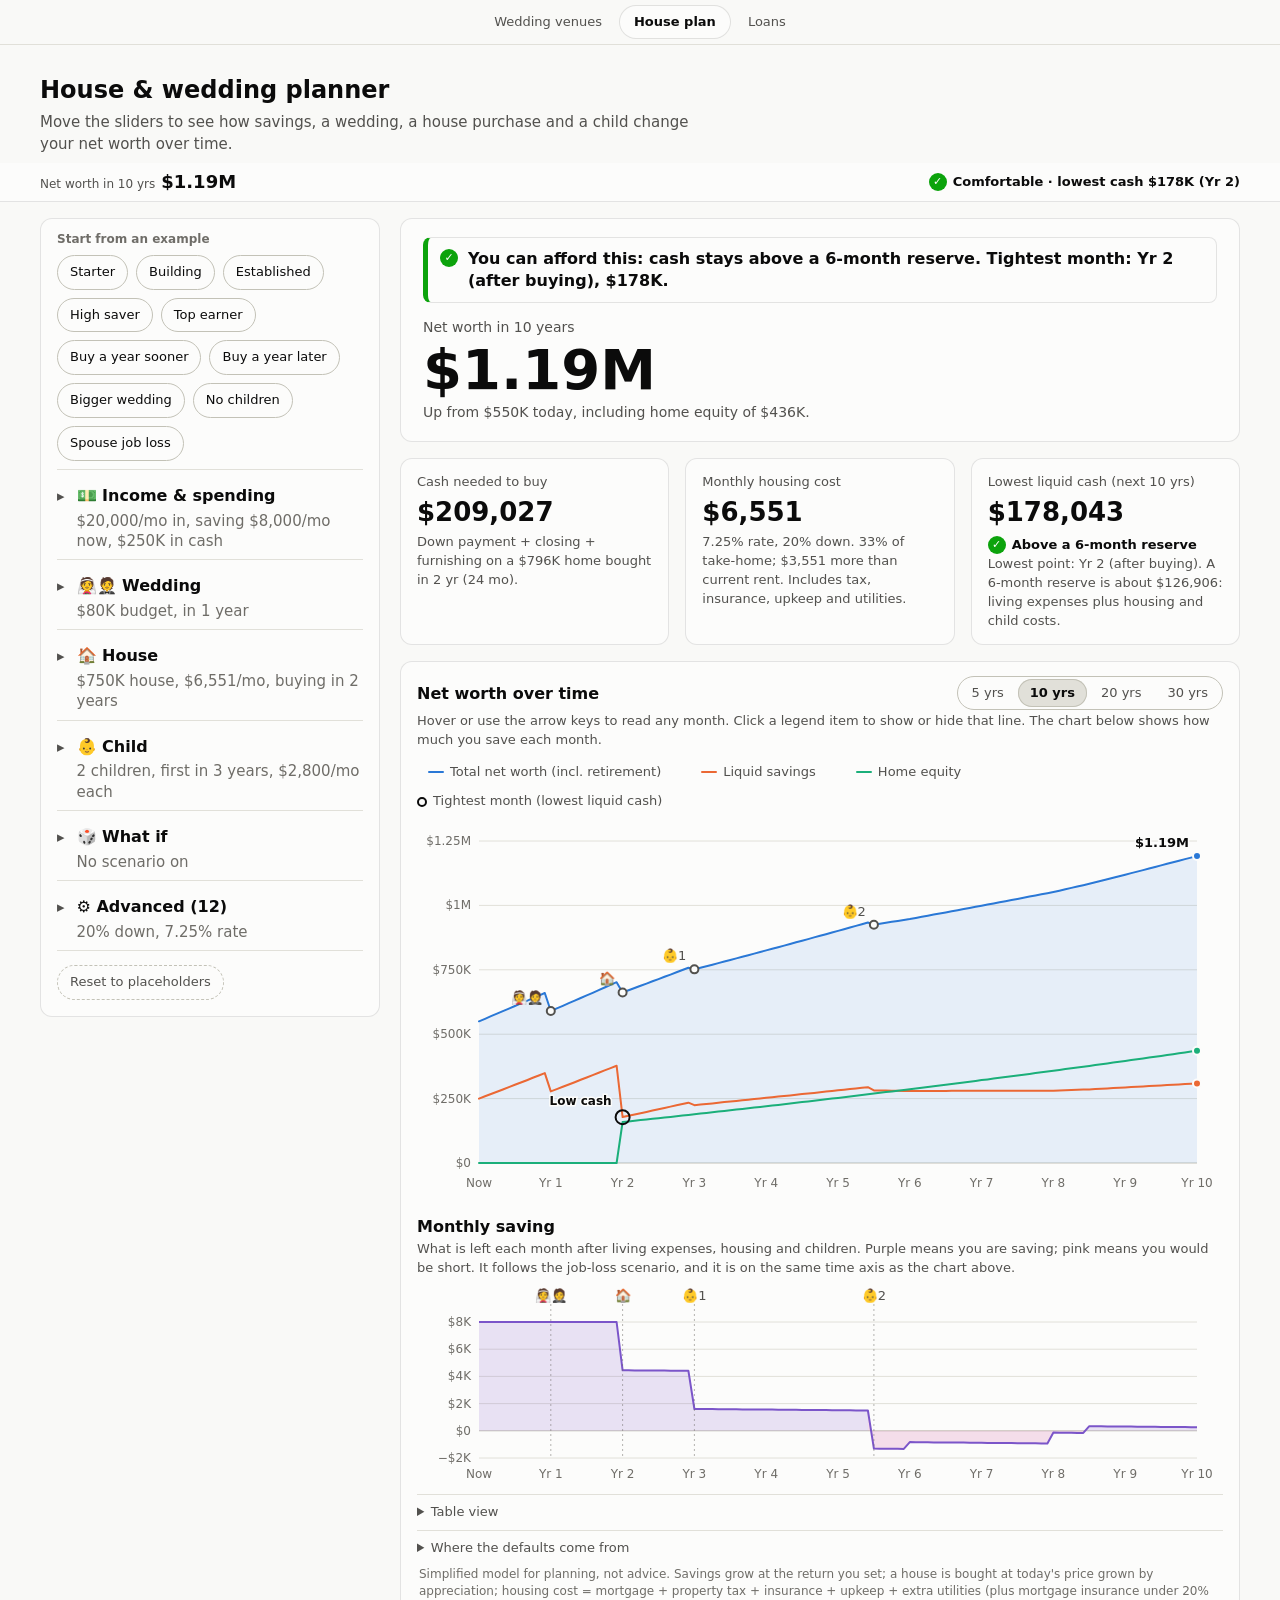
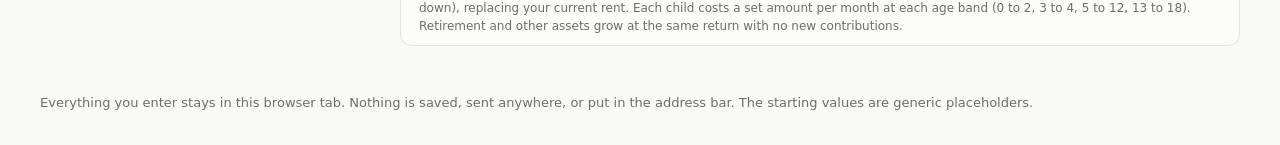
==== commit 1f14bf24: "Add Loans to the planner navigation with a public landing page" ====
--- a/house-plan/index.html
+++ b/house-plan/index.html
@@ -194,6 +194,7 @@
 <nav class="sitenav" aria-label="Planner sections">
   <a href="../">Wedding venues</a>
   <a href="./" aria-current="page">House plan</a>
+  <a href="../loans/">Loans</a>
 </nav>
 <header>
   <h1>House &amp; wedding planner</h1>
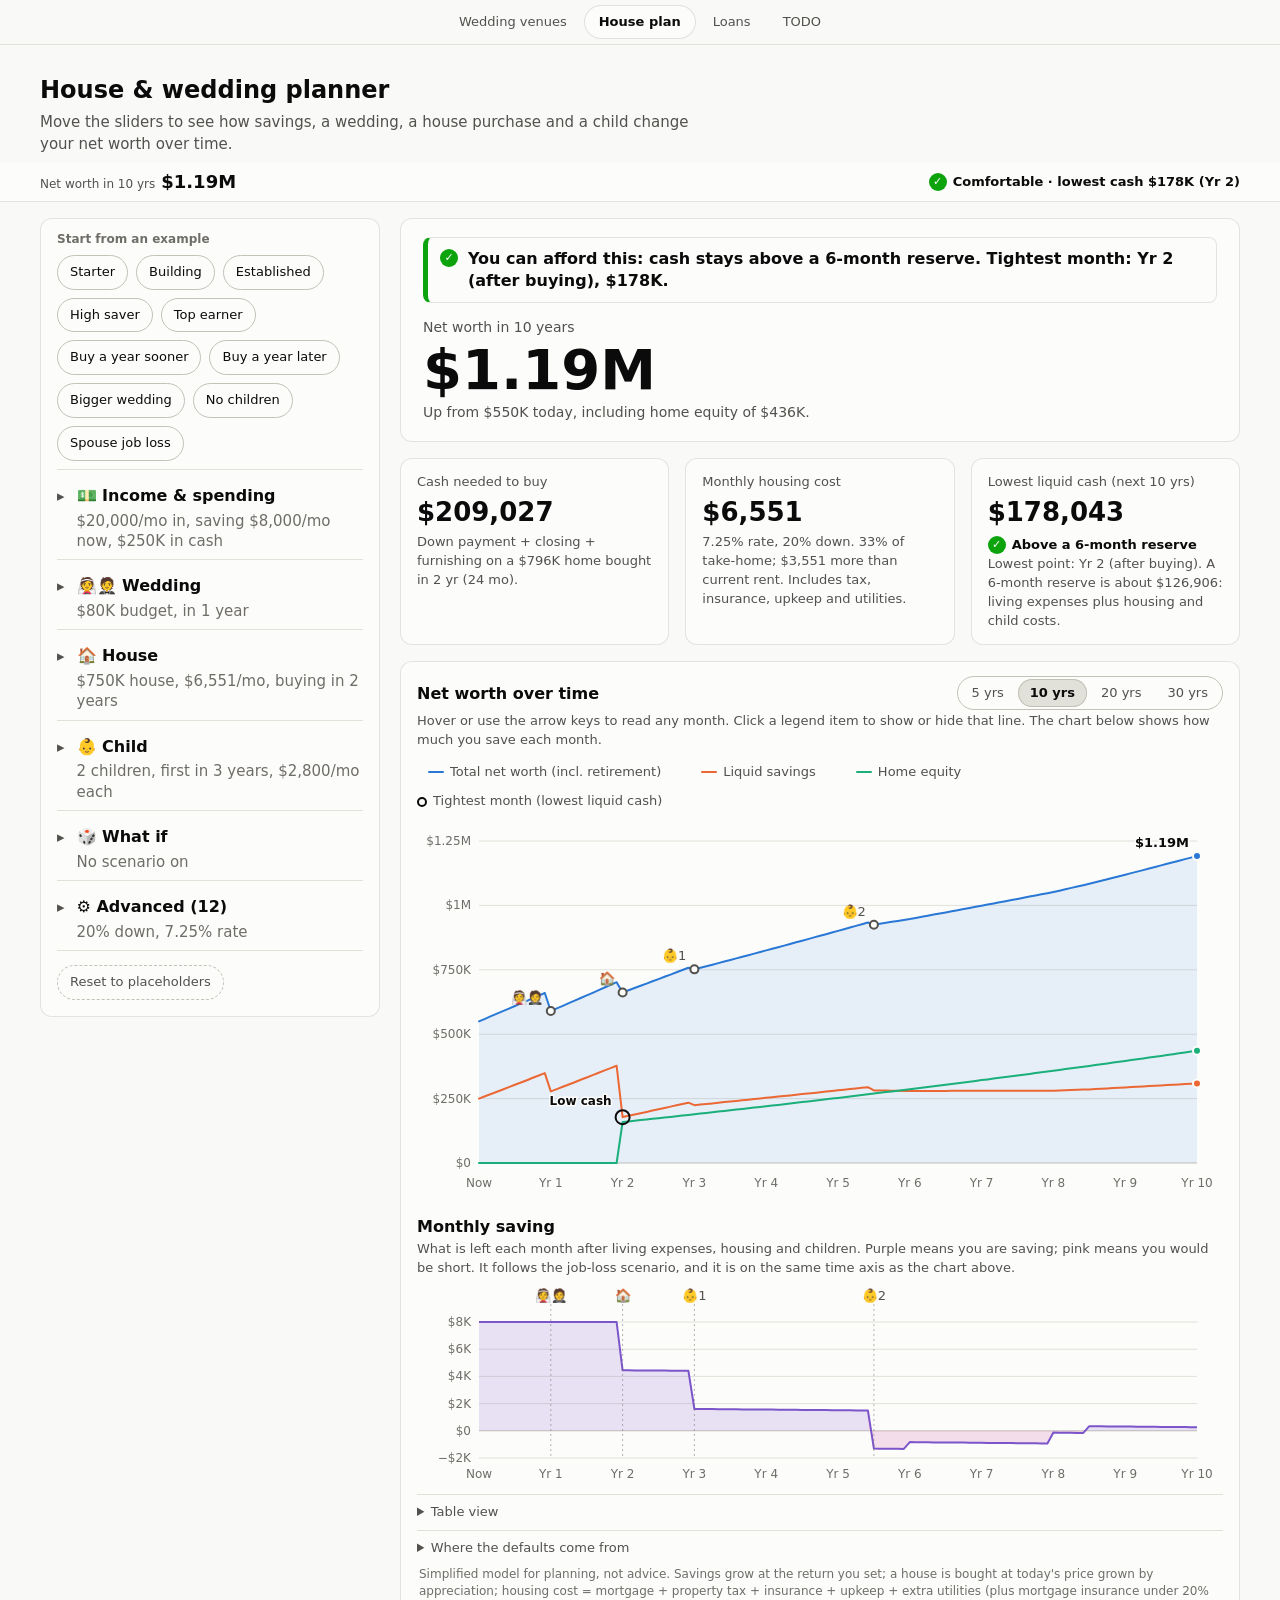
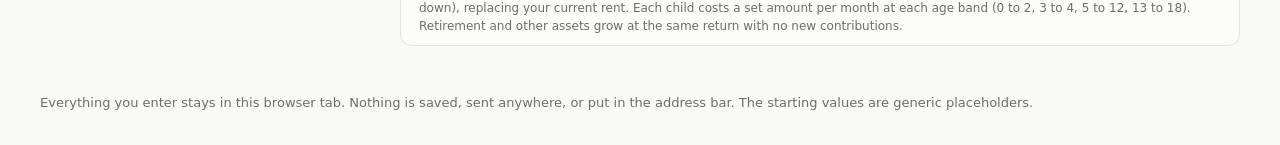
==== commit 4b812db9: "Add TODO tab syncing private org-mode agenda and inbox via GitHub API" ====
--- a/house-plan/index.html
+++ b/house-plan/index.html
@@ -184,7 +184,7 @@
   th:first-child, td:first-child { text-align: left; }
   th { color: var(--text-secondary); font-weight: 600; }
   .fine { font-size: 12px; color: var(--text-muted); margin: 8px 2px 0; }
-  .sitenav { display: flex; justify-content: center; gap: 4px; padding: 6px 12px; background: var(--page); border-bottom: 1px solid var(--grid); font-size: 13px; }
+  .sitenav { display: flex; flex-wrap: wrap; justify-content: center; gap: 4px; padding: 6px 12px; background: var(--page); border-bottom: 1px solid var(--grid); font-size: 13px; }
   .sitenav a { min-height: 32px; display: inline-flex; align-items: center; padding: 0 14px; border-radius: 999px; color: var(--text-secondary); text-decoration: none; font-weight: 500; }
   .sitenav a:hover { background: var(--grid); }
   .sitenav a[aria-current="page"] { background: var(--surface-1); color: var(--text-primary); font-weight: 700; box-shadow: 0 0 0 1px var(--border); }
@@ -195,6 +195,7 @@
   <a href="../">Wedding venues</a>
   <a href="./" aria-current="page">House plan</a>
   <a href="../loans/">Loans</a>
+  <a href="../todo/">TODO</a>
 </nav>
 <header>
   <h1>House &amp; wedding planner</h1>
